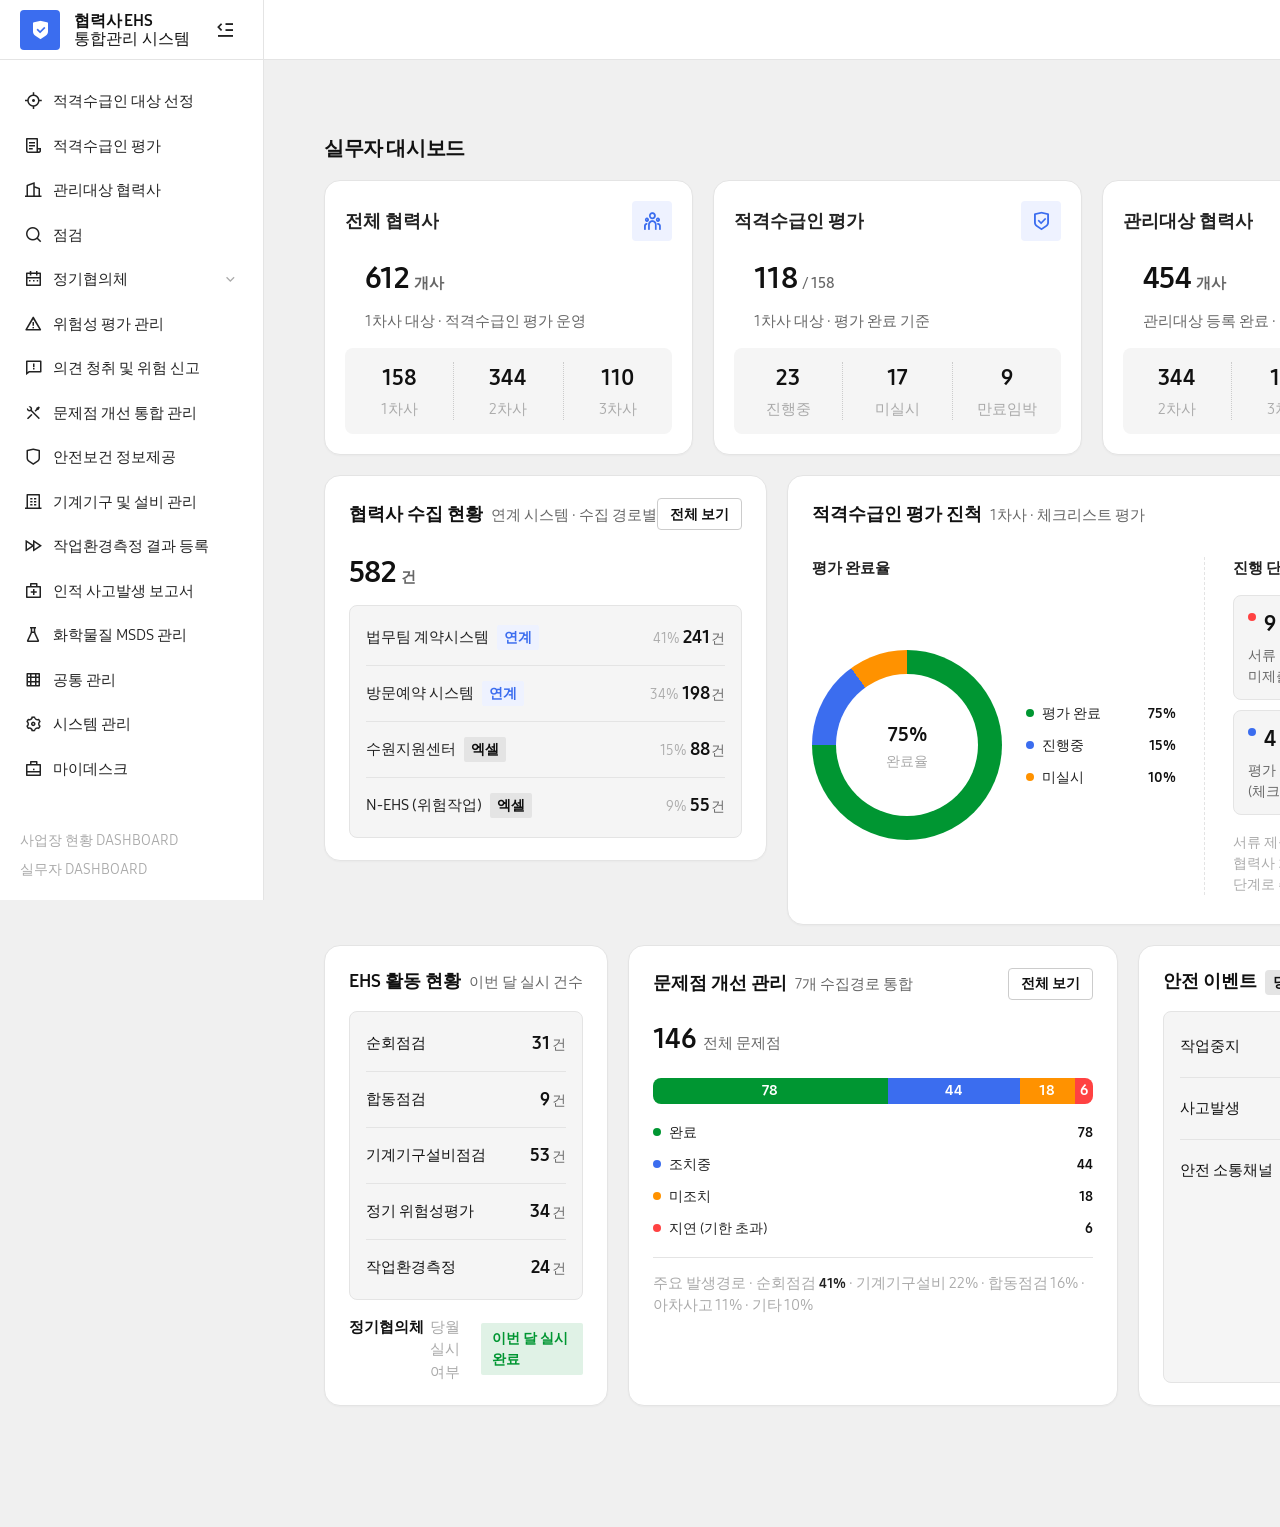
==== index.html @ 07d5d454 "Add LNB collapsible submenu, breadcrumbs, and refine layout details 정기협의체 하위메뉴(접기/펼치기) 구조 추가, 전 페이지 " ====
<!DOCTYPE html>
<html lang="ko">
<head>
<meta charset="utf-8">
<meta name="viewport" content="width=device-width, initial-scale=1">
<title>실무자 대시보드</title>
<link rel="stylesheet" href="css/variables.css">
<link rel="stylesheet" href="css/tokens.css">
<link rel="stylesheet" href="css/style.css?v=30">
<link href="RemixIcon/remixicon.css" rel="stylesheet">
</head>
<body>
<div class="dash">

  <aside class="dash__sidebar" id="dashSidebar">
    <div class="brand">
      <a href="index.html" class="brand__link">
        <div class="brand__icon"><i class="ri-shield-check-fill"></i></div>
        <div class="brand__text">
          <span class="brand__name">협력사 EHS</span>
          <span class="brand__sub">통합관리 시스템</span>
        </div>
      </a>
      <button type="button" class="brand__toggle" id="sidebarToggle" title="사이드바 접기/펼치기" aria-label="사이드바 접기/펼치기">
        <i class="ri-menu-fold-line"></i>
      </button>
    </div>

    <nav class="nav-list">
      <div class="nav-item">
        <i class="ri-focus-3-line nav-item__icon"></i>
        <span class="nav-item__label">적격수급인 대상 선정</span>
      </div>
      <div class="nav-item">
        <i class="ri-file-list-3-line nav-item__icon"></i>
        <span class="nav-item__label">적격수급인 평가</span>
      </div>
      <div class="nav-item">
        <i class="ri-building-2-line nav-item__icon"></i>
        <span class="nav-item__label">관리대상 협력사</span>
      </div>
      <div class="nav-item">
        <i class="ri-search-line nav-item__icon"></i>
        <span class="nav-item__label">점검</span>
      </div>
      <div class="nav-item nav-item--parent" data-nav-toggle>
        <i class="ri-calendar-2-line nav-item__icon"></i>
        <span class="nav-item__label">정기협의체</span>
        <i class="ri-arrow-down-s-line nav-item__chevron"></i>
      </div>
      <div class="nav-submenu">
        <a href="council-list.html" class="nav-submenu__link">정기협의체 하위01</a>
        <a href="council-list.html" class="nav-submenu__link">정기협의체 하위02</a>
        <a href="council-list.html" class="nav-submenu__link">정기협의체 하위03</a>
      </div>
      <div class="nav-item">
        <i class="ri-alert-line nav-item__icon"></i>
        <span class="nav-item__label">위험성 평가 관리</span>
      </div>
      <div class="nav-item">
        <i class="ri-feedback-line nav-item__icon"></i>
        <span class="nav-item__label">의견 청취 및 위험 신고</span>
      </div>
      <div class="nav-item">
        <i class="ri-tools-line nav-item__icon"></i>
        <span class="nav-item__label">문제점 개선 통합 관리</span>
      </div>
      <div class="nav-item">
        <i class="ri-shield-line nav-item__icon"></i>
        <span class="nav-item__label">안전보건 정보제공</span>
      </div>
      <div class="nav-item">
        <i class="ri-building-4-line nav-item__icon"></i>
        <span class="nav-item__label">기계기구 및 설비 관리</span>
      </div>
      <div class="nav-item">
        <i class="ri-speed-line nav-item__icon"></i>
        <span class="nav-item__label">작업환경측정 결과 등록</span>
      </div>
      <div class="nav-item">
        <i class="ri-first-aid-kit-line nav-item__icon"></i>
        <span class="nav-item__label">인적 사고발생 보고서</span>
      </div>
      <div class="nav-item">
        <i class="ri-flask-line nav-item__icon"></i>
        <span class="nav-item__label">화학물질 MSDS 관리</span>
      </div>
      <div class="nav-item">
        <i class="ri-grid-line nav-item__icon"></i>
        <span class="nav-item__label">공통 관리</span>
      </div>
      <div class="nav-item">
        <i class="ri-settings-3-line nav-item__icon"></i>
        <span class="nav-item__label">시스템 관리</span>
      </div>
      <div class="nav-item">
        <i class="ri-briefcase-line nav-item__icon"></i>
        <span class="nav-item__label">마이데스크</span>
      </div>
    </nav>

    <div class="nav-shortcuts">
      <a href="site-dashboard.html" class="nav-shortcuts__link">사업장 현황 DASHBOARD</a>
      <a href="index.html" class="nav-shortcuts__link">실무자 DASHBOARD</a>    </div>
  </aside>

  <div class="dash__main">

    <header class="topbar">
      <div class="topbar__actions">
        <div class="ui-select ui-select--topbar ui-select--md">
          <button type="button" class="ui-select__trigger">
            <span class="ui-select__value">수원 사업장</span>
            <i class="ri-arrow-down-s-line ui-select__chevron"></i>
          </button>
          <ul class="ui-select__menu">
            <li class="ui-select__option">광주 사업장</li>
            <li class="ui-select__option ui-select__option--selected">수원 사업장</li>
          </ul>
        </div>
        <div class="ui-select ui-select--topbar ui-select--sm">
          <button type="button" class="ui-select__trigger">
            <span class="ui-select__value">한국어</span>
            <i class="ri-arrow-down-s-line ui-select__chevron"></i>
          </button>
          <ul class="ui-select__menu">
            <li class="ui-select__option ui-select__option--selected">한국어</li>
            <li class="ui-select__option">영어</li>
          </ul>
        </div>
        <span class="topbar__user">이성호 <span class="topbar__user-team">[EHS팀]</span></span>
        <button class="icon-btn" title="알림">
          <i class="ri-notification-3-line"></i>
          <span class="icon-btn__dot"></span>
        </button>
        <button class="icon-btn" title="즐겨찾기">
          <i class="ri-star-line"></i>
        </button>
        <button class="icon-btn" title="로그아웃">
          <i class="ri-logout-box-r-line"></i>
        </button>
        <button class="icon-btn" title="메뉴">
          <i class="ri-menu-line"></i>
        </button>
      </div>
    </header>

    <main class="content">

      <div class="page-header">
        <h1 class="page-title">실무자 대시보드</h1>
        <div class="page-meta">
          <span class="page-meta__label">데이터 기준 <span class="page-meta__value">2026-06-22</span></span>
          <button class="toolbar-btn toolbar-btn--primary">
            새로고침
          </button>
        </div>
      </div>

      <div class="stat-grid">

        <div class="stat-card stat-card--indent-body">
          <div class="stat-card__head">
            <span class="stat-card__title">전체 협력사</span>
            <div class="icon-box icon-box--blue"><i class="ri-team-line"></i></div>
          </div>
          <div class="stat-value-row"><span class="stat-value">612</span><span class="stat-unit">개사</span></div>
          <p class="stat-note">1차사 대상 · 적격수급인 평가 운영</p>
          <div class="stat-footer">
            <div class="stat-footer__col"><span class="stat-footer__value">158</span><span class="stat-footer__label">1차사</span></div>
            <div class="stat-footer__col stat-footer__col--split"><span class="stat-footer__value">344</span><span class="stat-footer__label">2차사</span></div>
            <div class="stat-footer__col stat-footer__col--split"><span class="stat-footer__value">110</span><span class="stat-footer__label">3차사</span></div>
          </div>
        </div>

        <div class="stat-card stat-card--indent-body">
          <div class="stat-card__head">
            <span class="stat-card__title">적격수급인 평가</span>
            <div class="icon-box icon-box--blue"><i class="ri-shield-check-line"></i></div>
          </div>
          <div class="stat-value-row"><span class="stat-value">118</span><span class="stat-unit">/ 158</span></div>
          <p class="stat-note">1차사 대상 · 평가 완료 기준</p>
          <div class="stat-footer">
            <div class="stat-footer__col"><span class="stat-footer__value">23</span><span class="stat-footer__label">진행중</span></div>
            <div class="stat-footer__col stat-footer__col--split"><span class="stat-footer__value">17</span><span class="stat-footer__label">미실시</span></div>
            <div class="stat-footer__col stat-footer__col--split"><span class="stat-footer__value">9</span><span class="stat-footer__label">만료임박</span></div>
          </div>
        </div>

        <div class="stat-card stat-card--indent-body">
          <div class="stat-card__head">
            <span class="stat-card__title">관리대상 협력사</span>
            <div class="icon-box icon-box--blue"><i class="ri-file-text-line"></i></div>
          </div>
          <div class="stat-value-row"><span class="stat-value">454</span><span class="stat-unit">개사</span></div>
          <p class="stat-note">관리대상 등록 완료 · 확인 대기 <span class="amount--accent">11건</span></p>
          <div class="stat-footer">
            <div class="stat-footer__col"><span class="stat-footer__value">344</span><span class="stat-footer__label">2차사</span></div>
            <div class="stat-footer__col stat-footer__col--split"><span class="stat-footer__value">110</span><span class="stat-footer__label">3차사</span></div>
            <div class="stat-footer__col stat-footer__col--split"><span class="stat-footer__value">14</span><span class="stat-footer__label">신규(당월)</span></div>
          </div>
        </div>

        <div class="stat-card stat-card--indent-body">
          <div class="stat-card__head">
            <span class="stat-card__title">신규 등록 협력사</span>
            <div class="icon-box icon-box--blue"><i class="ri-user-add-line"></i></div>
          </div>
          <div class="stat-value-row"><span class="stat-value">4</span><span class="stat-unit">개사</span></div>
          <p class="stat-note">전월 대비 <span class="amount--positive">+1개사</span> · 차수 미분류 1건 확인 필요</p>
          <div class="stat-footer">
            <div class="stat-footer__col"><span class="stat-footer__value">1</span><span class="stat-footer__label">1차사</span></div>
            <div class="stat-footer__col stat-footer__col--split"><span class="stat-footer__value">2</span><span class="stat-footer__label">2차사</span></div>
            <div class="stat-footer__col stat-footer__col--split"><span class="stat-footer__value">0</span><span class="stat-footer__label">3차사</span></div>
            <div class="stat-footer__col stat-footer__col--split"><span class="stat-footer__value">1</span><span class="stat-footer__label">미분류</span></div>
          </div>
        </div>
      </div>

      <div class="row-1-3">

        <div class="panel">
          <div class="panel__head">
            <div class="panel__title-group"><span class="panel__title">협력사 수집 현황</span><span class="panel__subtitle">연계 시스템 · 수집 경로별</span></div>
            <a href="#" class="btn-outline btn-outline--sm">전체 보기</a>
          </div>
          <div class="stat-value-row"><span class="stat-value">582</span><span class="stat-unit">건</span></div>
          <div class="source-list">
            <div class="source-card">
              <div class="inline-group"><span class="source-item__name">법무팀 계약시스템</span><span class="badge--blue-sm">연계</span></div>
              <span class="source-card__stat"><span class="source-card__pct">41%</span> <span class="source-card__value">241<span class="source-card__unit">건</span></span></span>
            </div>
            <div class="source-card">
              <div class="inline-group"><span class="source-item__name">방문예약 시스템</span><span class="badge--blue-sm">연계</span></div>
              <span class="source-card__stat"><span class="source-card__pct">34%</span> <span class="source-card__value">198<span class="source-card__unit">건</span></span></span>
            </div>
            <div class="source-card">
              <div class="inline-group"><span class="source-item__name">수원지원센터</span><span class="badge--gray">엑셀</span></div>
              <span class="source-card__stat"><span class="source-card__pct">15%</span> <span class="source-card__value">88<span class="source-card__unit">건</span></span></span>
            </div>
            <div class="source-card">
              <div class="inline-group"><span class="source-item__name">N-EHS (위험작업)</span><span class="badge--gray">엑셀</span></div>
              <span class="source-card__stat"><span class="source-card__pct">9%</span> <span class="source-card__value">55<span class="source-card__unit">건</span></span></span>
            </div>
          </div>
        </div>

        <div class="panel">
          <div class="panel__head">
            <div class="panel__title-group"><span class="panel__title">적격수급인 평가 진척</span><span class="panel__subtitle">1차사 · 체크리스트 평가</span></div>
            <a href="#" class="btn-outline btn-outline--sm">평가 요청하기</a>
          </div>
          <div class="eval-grid">

            <div class="eval-col">
              <span class="eval-col__title">평가 완료율</span>
              <div class="donut-legend-row donut-legend-row--compact">
                <div class="donut-wrap">
                  <div class="donut donut--sm" style="background:conic-gradient(var(--status-positive) 0 75%,var(--primary) 75% 90%,var(--status-caution) 90% 100%)">
                    <div class="donut__hole"><span class="donut__label-main">75%</span><span class="donut__label">완료율</span></div>
                  </div>
                </div>
                <div class="legend-list">
                  <div class="legend-row"><div class="inline-group"><span class="legend-dot legend-dot--positive"></span><span class="legend-label">평가 완료</span></div><span class="legend-value">75%</span></div>
                  <div class="legend-row"><div class="inline-group"><span class="legend-dot legend-dot--primary"></span><span class="legend-label">진행중</span></div><span class="legend-value">15%</span></div>
                  <div class="legend-row"><div class="inline-group"><span class="legend-dot legend-dot--caution"></span><span class="legend-label">미실시</span></div><span class="legend-value">10%</span></div>
                </div>
              </div>
            </div>

            <div class="eval-col eval-col--tight">
              <span class="eval-col__title">진행 단계별 현황</span>
              <div class="stage-card-grid">
                <div class="stage-card"><div class="inline-group"><span class="legend-dot legend-dot--negative"></span><span class="stage-card__value">9</span></div><span class="stage-card__label">서류 요청 · 미제출</span></div>
                <div class="stage-card"><div class="inline-group"><span class="legend-dot legend-dot--caution"></span><span class="stage-card__value">8</span></div><span class="stage-card__label">서류 제출 · 평가 대기</span></div>
                <div class="stage-card"><div class="inline-group"><span class="legend-dot legend-dot--primary"></span><span class="stage-card__value">4</span></div><span class="stage-card__label">평가 진행중 (체크리스트)</span></div>
                <div class="stage-card"><div class="inline-group"><span class="legend-dot legend-dot--caution"></span><span class="stage-card__value">2</span></div><span class="stage-card__label">보완 요청 · 재제출 대기</span></div>
              </div>
              <p class="stage__note">서류 제출 메일 발송(자동/수동) 이후 협력사 회신 → 체크리스트 평가 → 보완 단계로 추적합니다.</p>
            </div>

            <div class="col" style="gap:14px">
              <span class="eval-col__title">재평가 만료 임박</span>
              <div class="legend-list legend-list--card">
                <div class="legend-row"><div class="inline-group"><span class="legend-dot legend-dot--caution"></span><span class="legend-label">7일 이내</span></div><span class="legend-value">2건</span></div>
                <div class="legend-row"><div class="inline-group"><span class="legend-dot legend-dot--caution"></span><span class="legend-label">8 ~ 30일 이내</span></div><span class="legend-value">7건</span></div>
              </div>
              <span class="eval-col__title">평가 시작 지연 · 병목</span>
              <div class="legend-list legend-list--card">
                <div class="legend-row"><div class="inline-group"><span class="legend-dot legend-dot--negative"></span><span class="legend-label">협력사 이메일 미등록</span></div><span class="legend-value">8건</span></div>
                <div class="legend-row"><div class="inline-group"><span class="legend-dot legend-dot--caution"></span><span class="legend-label">보완 재요청 대기</span></div><span class="legend-value">2건</span></div>
              </div>
            </div>
          </div>
        </div>
      </div>

      <div class="panel-grid">

        <div class="panel panel--compact">
          <div class="panel__title-group"><span class="panel__title">EHS 활동 현황</span><span class="panel__subtitle">이번 달 실시 건수</span></div>
          <div class="ehs-list">
            <div class="ehs-row"><span class="ehs-row__label">순회점검</span><span class="ehs-row__value">31<span class="ehs-row__unit">건</span></span></div>
            <div class="ehs-row"><span class="ehs-row__label">합동점검</span><span class="ehs-row__value">9<span class="ehs-row__unit">건</span></span></div>
            <div class="ehs-row"><span class="ehs-row__label">기계기구설비점검</span><span class="ehs-row__value">53<span class="ehs-row__unit">건</span></span></div>
            <div class="ehs-row"><span class="ehs-row__label">정기 위험성평가</span><span class="ehs-row__value">34<span class="ehs-row__unit">건</span></span></div>
            <div class="ehs-row"><span class="ehs-row__label">작업환경측정</span><span class="ehs-row__value">24<span class="ehs-row__unit">건</span></span></div>
          </div>
          <div class="panel__footer panel__footer--plain">
            <div class="activity-row__labels"><span class="activity-row__title">정기협의체</span><span class="stat-footer__label">당월 실시 여부</span></div>
            <span class="badge--positive-pill">이번 달 실시 완료</span>
          </div>
        </div>

        <div class="panel panel--tight">
          <div class="panel__head">
            <div class="panel__title-group"><span class="panel__title">문제점 개선 관리</span><span class="panel__subtitle">7개 수집경로 통합</span></div>
            <a href="#" class="btn-outline btn-outline--sm">전체 보기</a>
          </div>
          <div class="issue-count-row">
            <div class="issue-count-group"><span class="issue-count">146</span><span class="issue-count__label">전체 문제점</span></div>
          </div>
          <div class="segment-bar">
            <div class="segment-bar__seg segment-bar__seg--positive" style="width:53.4%">78</div>
            <div class="segment-bar__seg segment-bar__seg--primary" style="width:30.1%">44</div>
            <div class="segment-bar__seg segment-bar__seg--caution" style="width:12.3%">18</div>
            <div class="segment-bar__seg segment-bar__seg--negative" style="width:4.2%">6</div>
          </div>
          <div class="legend-list legend-list--narrow">
            <div class="legend-row"><div class="inline-group"><span class="legend-dot legend-dot--positive"></span><span class="legend-label">완료</span></div><span class="legend-value">78</span></div>
            <div class="legend-row"><div class="inline-group"><span class="legend-dot legend-dot--primary"></span><span class="legend-label">조치중</span></div><span class="legend-value">44</span></div>
            <div class="legend-row"><div class="inline-group"><span class="legend-dot legend-dot--caution"></span><span class="legend-label">미조치</span></div><span class="legend-value">18</span></div>
            <div class="legend-row"><div class="inline-group"><span class="legend-dot legend-dot--negative"></span><span class="legend-label">지연 (기한 초과)</span></div><span class="legend-value">6</span></div>
          </div>
          <div class="panel__footnote">주요 발생경로 · 순회점검 <b class="legend-label">41%</b> · 기계기구설비 22% · 합동점검 16% · 아차사고 11% · 기타 10%</div>
        </div>

        <div class="panel panel--compact">
          <div class="panel__title-group"><span class="panel__title">안전 이벤트</span><span class="badge--gray-sm">당월</span></div>
          <div class="event-card-list">
            <div class="event-card">
              <span class="event-card__label">작업중지</span>
              <span class="event-card__value">2<span class="event-card__unit">건</span></span>
            </div>
            <div class="event-card">
              <span class="event-card__label">사고발생</span>
              <span class="event-card__value">1<span class="event-card__unit">건</span></span>
            </div>
            <div class="event-card">
              <span class="event-card__label">안전 소통채널</span>
              <span class="event-card__value">4<span class="event-card__unit">건</span></span>
            </div>
          </div>
        </div>

        <div class="panel panel--compact">
          <div class="detail-summary-row">
            <div class="panel__title-group"><span class="panel__title">조치 필요 항목 · 상세</span><span class="panel__subtitle">유형별 · 마감 임박순</span></div>
          </div>
          <div class="detail-counts detail-counts--split">
            <div class="stat-value-row"><span class="stat-value">24</span><span class="stat-unit">건</span></div>
            <div class="detail-counts__group">
              <span>만료임박 <b class="legend-label">9건</b></span>
              <span>미식별 <b class="legend-label">11건</b></span>
              <span>미조치 <b class="legend-label">4건</b></span>
            </div>
          </div>
          <div class="detail-grid">
            <div class="detail-item">
              <div class="detail-item__head-row">
                <div class="detail-item__value-row"><span class="legend-dot legend-dot--caution"></span><span class="detail-item__value">9</span><span class="detail-item__unit">개사</span></div>
              </div>
              <div class="col col--tight"><span class="detail-item__title">적격수급인 평가 만료 임박</span><span class="alert-row__sub">30일 내 재평가 필요 · 1차사</span></div>
            </div>
            <div class="detail-item">
              <div class="detail-item__head-row">
                <div class="detail-item__value-row"><span class="legend-dot legend-dot--caution"></span><span class="detail-item__value">11</span><span class="detail-item__unit">건</span></div>
              </div>
              <div class="col col--tight"><span class="detail-item__title">운영부서 확인 대기</span><span class="alert-row__sub">미식별 수집 데이터 · 담당자 미지정</span></div>
            </div>
            <div class="detail-item">
              <div class="detail-item__head-row">
                <div class="detail-item__value-row"><span class="legend-dot legend-dot--negative"></span><span class="detail-item__value">4</span><span class="detail-item__unit">건</span></div>
              </div>
              <div class="col col--tight"><span class="detail-item__title">미조치 문제점 (기한 임박)</span><span class="alert-row__sub">개선 종료일 3일 이내</span></div>
            </div>
            <div class="detail-item">
              <div class="detail-item__head-row">
                <div class="detail-item__value-row"><span class="legend-dot legend-dot--negative"></span><span class="detail-item__value">7</span><span class="detail-item__unit">건</span></div>
              </div>
              <div class="col col--tight"><span class="detail-item__title">미등록 순회점검</span><span class="alert-row__sub">이번 달 점검 결과 미입력</span></div>
            </div>
          </div>
        </div>
      </div>

      <footer class="page-footer">
        <div class="page-footer__content">
          <span>ⓒ Samsung</span>
          <a href="#">개인정보처리방침</a>
          <span class="page-footer__divider">|</span>
          <a href="#">이용약관</a>
        </div>
      </footer>
    </main>
  </div>
</div>
<script>
  document.querySelectorAll('[data-nav-toggle]').forEach(function (btn) {
    btn.addEventListener('click', function () {
      btn.classList.toggle('is-open');
    });
  });

  (function () {
    var sidebar = document.getElementById('dashSidebar');
    var toggle = document.getElementById('sidebarToggle');
    var icon = toggle.querySelector('i');
    toggle.addEventListener('click', function () {
      var collapsed = sidebar.classList.toggle('is-collapsed');
      icon.className = collapsed ? 'ri-menu-unfold-line' : 'ri-menu-fold-line';
    });
  })();

  document.querySelectorAll('.ui-select').forEach(function (sel) {
    var trigger = sel.querySelector('.ui-select__trigger');
    var valueEl = sel.querySelector('.ui-select__value');
    var options = sel.querySelectorAll('.ui-select__option');

    trigger.addEventListener('click', function (e) {
      e.stopPropagation();
      var willOpen = !sel.classList.contains('is-open');
      document.querySelectorAll('.ui-select.is-open').forEach(function (s) { s.classList.remove('is-open'); });
      if (willOpen) sel.classList.add('is-open');
    });

    options.forEach(function (opt) {
      opt.addEventListener('click', function () {
        options.forEach(function (o) { o.classList.remove('ui-select__option--selected'); });
        opt.classList.add('ui-select__option--selected');
        valueEl.textContent = opt.textContent;
        sel.classList.remove('is-open');
      });
    });
  });

  document.addEventListener('click', function () {
    document.querySelectorAll('.ui-select.is-open').forEach(function (s) { s.classList.remove('is-open'); });
  });
</script>
</body>
</html>
---- css/variables.css ----
/* ==========================================================================
   DUEGO SYSTEM Design System v1.0
   variables.css — 전체 사이트 디자인 토큰
   규칙: 이 파일의 변수만 사용. 하드코딩 hex 금지.
   ========================================================================== */

:root {

   /* -----------------------------------------------------------------------
       1. PRIMARY COLOR (Blue)
       메인 CTA, 링크, 아이콘 → --primary-700 (#1A3FB8) 하나로 통일
    ----------------------------------------------------------------------- */
   --primary-50: #EEF2FF;
   --primary-100: #E0E7FF;
   --primary-200: #C7D2FE;
   --primary-300: #A5B4FC;
   --primary-400: #6D8EF8;
   --primary-500: #3B6DEF;
   /* ★ Primary Main — CTA, 링크, 아이콘 */
   --primary-600: #2952D4;
   /* 중간 강조 */
   --primary-700: #1A3FB8;
   /* 다크 강조 */
   --primary-800: #122D8A;
   /* 다크 섹션 강조 (구 --clavis-blue 대체) */
   --primary-900: #0B1F63;
   /* 다크 배경 텍스트 */

   /* Semantic 매핑 */
   --primary: var(--primary-700);
   --primary-hover: var(--primary-800);
   --primary-dark: var(--primary-900);


   /* -----------------------------------------------------------------------
       2. GRAYSCALE
    ----------------------------------------------------------------------- */
   --gray-0: #FFFFFF;
   --gray-100: #FAFAFA;
   --gray-150: #F5F5F5;
   --gray-200: #F0F0F0;
   --gray-300: #E4E4E4;
   /* border 기본값 */
   --gray-400: #CCCCCC;
   /* border 강조, 넘버 컬러 */
   --gray-500: #AAAAAA;
   /* 브레드크럼, 플레이스홀더 */
   --gray-600: #666666;
   /* 보조 텍스트 */
   --gray-700: #444444;
   /* 중간 강조 텍스트 */
   --gray-800: #222222;
   /* 서브 제목 텍스트 */
   --gray-900: #111111;
   /* 기본 텍스트 */

   /* -----------------------------------------------------------------------
       SEMANTIC TOKENS — 안티그라비티는 반드시 이 변수명으로 지시
       그레이 숫자 직접 사용 금지. 시맨틱 변수만 사용할 것.
    ----------------------------------------------------------------------- */

   /* 배경 */
   --bg-primary: var(--gray-0);
   /* 기본 흰 배경 */
   --bg-secondary: var(--gray-200);
   /* 섹션 배경, 카드 배경 */
   --bg-dark: var(--gray-900);
   /* 다크 섹션 배경 */
   --surface: #FCFCFC;
   /* 카드, 팝업 서피스 */

   /* 텍스트 */
   --text-primary: var(--gray-900);
   /* 기본 텍스트 #111 */
   --text-secondary: var(--gray-600);
   /* 보조 텍스트 #666 */
   --text-tertiary: var(--gray-500);
   /* 비활성 텍스트 #aaa */
   --text-disabled: var(--gray-400);
   /* 비활성/플레이스홀더 */
   --text-inverse: var(--gray-0);
   /* 다크 배경 위 흰 텍스트 */
   --text-accent: var(--primary-500);
   /* 강조 텍스트 (블루) */

   /* 보더 */
   --border-color: var(--gray-300);
   /* 기본 구분선, 카드 테두리 */
   --border-strong: var(--gray-400);
   /* 강조 테두리, 호버 테두리 */
   --border-focus: var(--primary-500);
   /* 포커스 상태 테두리 */

   /* 브랜드 */
   --primary: var(--primary-500);
   /* 메인 CTA, 링크, 아이콘 */
   --primary-hover: var(--primary-600);
   /* 호버 상태 */
   --primary-dark: var(--primary-800);
   /* 다크 배경 강조 */

   /* 네비게이션 */
   --nav-bg: rgba(255, 255, 255, 0.95);
   /* GNB 배경 */


   /* -----------------------------------------------------------------------
       3. BADGE / TAG 전용 컬러 (변경 없이 유지)
    ----------------------------------------------------------------------- */
   --badge-cert: #6c42a4;
   /* 인증서 */
   --badge-patent: #b1229c;
   /* 특허증 */
   --badge-reg: #00a4bb;
   /* 등록증 */


   /* -----------------------------------------------------------------------
       4. TYPOGRAPHY
    ----------------------------------------------------------------------- */

   /* 폰트 패밀리 — SamsungOne 하나로 통일 (한글/영문/숫자 모두) */
   --font-base: 'SamsungOne', -apple-system, BlinkMacSystemFont, "Segoe UI", sans-serif;
   --font-point: var(--font-base);

   /* 폰트 사이즈 */
   --fs-display: 50px;
   /* 메인 비주얼 전용 (hero, 대형 숫자) */
   --fs-h1: 42px;
   /* 서브 섹션 대제목 (국문) */
   --fs-h1-en: 44px;
   /* 서브 섹션 대제목 (영문) */
   --fs-sub-h1: 50px;
   /* 서브 페이지 상단 H1 타이틀 */
   --fs-40: 40px;
   /* h1~h2 사이 대제목 */
   --fs-38: 38px;
   /* h1~h2 사이 중제목 */
   --fs-36: 36px;
   /* h1~h2 사이 소제목 */
   --fs-h2: 32px;
   /* 섹션 소제목 */
   --fs-h3: 24px;
   /* 카드 타이틀, 다이어그램 타이틀 */
   --fs-h4: 20px;
   /* 강조 본문, 인트로 텍스트 */
   --fs-body: 18px;
   /* 기본 본문 (전사 기준) */
   --fs-small: 15px;
   /* 보조 텍스트, 탭, 타이틀 옆 영문 */
   --fs-caption: 14px;
   /* 라벨, 배지, 섹션 태그 */

   /* 폰트 굵기 */
   --fw-regular: 400;
   --fw-semibold: 600;
   --fw-bold: 700;
   /* display 전용, 최대값 */

   /* 행간 */
   --lh-tight: 1.1;
   --lh-heading: 1.2;
   --lh-title: 1.4;
   --lh-normal: 1.5;
   --lh-body: 1.6;

   /* 자간 */
   --ls-tight: -2px;
   --ls-heading: -1px;
   --ls-normal: 0;
   --ls-point: 0.01em;
   /* 영문 타이틀/숫자 자간 보정 시 적용 */


   /* -----------------------------------------------------------------------
       5. SPACING (4px 단위 배수)
    ----------------------------------------------------------------------- */
   --space-1: 4px;
   --space-2: 8px;
   --space-3: 12px;
   --space-4: 16px;
   --space-5: 20px;
   --space-6: 24px;
   --space-8: 32px;
   --space-10: 40px;
   --space-12: 48px;
   --space-16: 64px;
   --space-20: 80px;
   /* section-divider 상하 여백 */
   --space-25: 100px;
   /* 서브 컨텐츠 상단 여백 기준 */
   --space-30: 120px;
   /* 대형 섹션 간격 */
   --space-37: 150px;
   /* 서브 컨텐츠 하단 여백 */

   /* 레이아웃 */
   --content-width: 1440px;
   /* 컨텐츠 최대 너비 */
   --content-padding: 40px;
   /* 좌우 패딩 (데스크탑) */
   --content-padding-m: 20px;
   /* 좌우 패딩 (태블릿/모바일) */
   --navbar-height: 94px;
   /* 고정 navbar 높이 */
   --sub-header-pt: 128px;
   /* 서브 헤더 padding-top */
   --main-padding: 300px;


   /* -----------------------------------------------------------------------
       6. BORDER RADIUS
       기본 기조: 샤프(sharp) → radius-sm(4px) 위주
       특수 컴포넌트(다이어그램 등)는 예외 하드코딩 허용
    ----------------------------------------------------------------------- */
   --radius-none: 0px;
   --radius-xs: 2px;
   /* 배지, 태그, 필터버튼 */
   --radius-sm: 4px;
   /* 이미지, 카드 기본 ★ 주력, 인풋/드롭다운/버튼 (같은 줄에 나란히 놓이는 폼 컨트롤 공통) */
   --radius-md: 8px;
   /* 팝업 */
   --radius-lg: 16px;
   /* 큰 카드, 모달 */
   --radius-xl: 24px;
   /* 특수 컴포넌트 */
   --radius-full: 50px;
   /* 필 버튼, 태그 */
   --radius-circle: 50%;
   /* 프로필, 로고 원형 */


   /* -----------------------------------------------------------------------
       7. CONTROL HEIGHT
       인풋, 드롭다운, 버튼 등 한 줄에 나란히 놓이는 폼 컨트롤은
       높이를 반드시 통일해 baseline을 맞춘다
    ----------------------------------------------------------------------- */
   --control-height: 40px;
   /* 인풋, 셀렉트/드롭다운 트리거, 버튼 공통 높이 ★ 필수 통일 (기본 사이즈) */
   --control-height-topbar: 36px;
   /* 상단 topbar 버튼(언어/사업장 선택, 알림) 전용 높이 */
   --control-height-sm: 32px;
   /* 테이블 내 아이콘 버튼, 페이지네이션 등 컴팩트 버튼 높이 */

}

/* ==========================================================================
   RESPONSIVE FONT SIZE OVERRIDES
   ========================================================================== */

@media (max-width: 768px) {
    :root {
        --fs-display: 30px;
        --fs-h1:      26px;
        --fs-h1-en:   26px;
        --fs-40:      26px;
        --fs-38:      24px;
        --fs-36:      22px;
        --fs-h2:      22px;
        --fs-h3:      18px;
        --fs-h4:      16px;
        --fs-body:    16px;
    }
}

@media (max-width: 480px) {
    :root {
        --fs-display: 26px;
        --fs-h1:      22px;
        --fs-h1-en:   22px;
        --fs-40:      22px;
        --fs-38:      20px;
        --fs-36:      18px;
        --fs-h2:      20px;
        --fs-h3:      16px;
        --fs-h4:      15px;
        --fs-body:    15px;
    }
}
---- css/tokens.css ----
/* ==========================================================================
   tokens.css
   variables.css 를 건드리지 않고, 이 프로젝트에만 필요한 토큰을 추가하는 파일.
   (variables.css 에는 상태색이 없어서 같은 네이밍 방식으로 추가함)
   ========================================================================== */

@font-face {
  font-family: "SamsungOne";
  font-weight: 200;
  font-style: normal;
  font-display: swap;
  src: url("../SamsungOneFont/SamsungOne-200_v2.1_20260122.ttf") format("truetype");
}
@font-face {
  font-family: "SamsungOne";
  font-weight: 300;
  font-style: normal;
  font-display: swap;
  src: url("../SamsungOneFont/SamsungOne-300_v2.1_20260122.ttf") format("truetype");
}
@font-face {
  font-family: "SamsungOne";
  font-weight: 400;
  font-style: normal;
  font-display: swap;
  src: url("../SamsungOneFont/SamsungOne-400_v2.1_20260122.ttf") format("truetype");
}
@font-face {
  font-family: "SamsungOne";
  font-weight: 500;
  font-style: normal;
  font-display: swap;
  src: url("../SamsungOneFont/SamsungOne-500_v2.1_20260122.ttf") format("truetype");
}
@font-face {
  font-family: "SamsungOne";
  font-weight: 600;
  font-style: normal;
  font-display: swap;
  src: url("../SamsungOneFont/SamsungOne-600_v2.1_20260122.ttf") format("truetype");
}
@font-face {
  font-family: "SamsungOne";
  font-weight: 700;
  font-style: normal;
  font-display: swap;
  src: url("../SamsungOneFont/SamsungOne-700_v2.1_20260122.ttf") format("truetype");
}
@font-face {
  font-family: "SamsungOne";
  font-weight: 800;
  font-style: normal;
  font-display: swap;
  src: url("../SamsungOneFont/SamsungOne-800_v2.1_20260122.ttf") format("truetype");
}

:root {
  /* 상태색 — variables.css 의 primary/gray 톤과 어울리도록 채도 맞춤 */
  --status-positive: #009632;
  --status-positive-bg: #E0F2E6;
  --status-info: var(--primary);       /* 신호등 컬러 4번째 — "조치중"(파랑) */
  --status-info-bg: var(--primary-50);
  --status-caution: #FF9200;
  --status-caution-bg: #FEF4E6;
  --status-negative: #FF4242;
  --status-negative-bg: #FEECEC;

  /* 전용 여백/폰트 스케일 (variables.css 의 4px 스케일에 없는 촘촘한 값만) */
  --radius-pill: 999px;

  /* ---------------------------------------------------------------------
     TODO(임시 — 디자인시스템 미정): site-dashboard.html 전용 색상.
     Figma에 기존 토큰과 맞는 색이 없어 우선 추가. 추후 디자인시스템 정리 시
     정식 팔레트로 교체/편입 필요. primary·status 계열과 겹치는 색은
     기존 토큰(var(--primary), var(--primary-dark), var(--primary-400),
     var(--status-positive) 등)을 그대로 재사용했고, 아래 4개만 신규임.
     --------------------------------------------------------------------- */
  --site-teal: #14B8A6;      /* 전체 협력사 아이콘, "물류" 범례 */
  --site-gold: #FFC542;      /* 도넛 "설비대여", 핵심성과 진척 바 완료색 */
  --site-cyan: #22D3EE;      /* "시설관리" 범례/바 */
  --site-pink: #EC4899;      /* "폐기물" 범례/바 */

  /* ---------------------------------------------------------------------
     CHART COLORS — 도넛차트 색상 (비중 큰 순 → 작은 순, 4단계 고정 세트)
     새 도넛차트를 만들 때는 색을 새로 정하지 말고 이 4개를 순서대로 사용
     --------------------------------------------------------------------- */
  --chart-donut-1: #1E6FF7;  /* 1순위(최대 비중) — 진한 블루 */
  --chart-donut-2: #00D0FF;  /* 2순위 — 브라이트 시안 */
  --chart-donut-3: #A5ECFA;  /* 3순위 — 페일 시안 */
  --chart-donut-4: #BACDFC;  /* 4순위(최소 비중) — 라이트 라벤더블루 */

  /* ---------------------------------------------------------------------
     CHART COLORS — 바차트(세그먼트 바) 색상, 6단계 고정 세트
     다른 시맨틱 토큰(상태색 등)에 얹지 않고 차트 전용으로 독립된 값 사용.
     새 바차트를 만들 때는 색을 새로 정하지 말고 이 6개를 순서대로 사용
     --------------------------------------------------------------------- */
  --chart-bar-1: #2DA1FE;  /* 1순위 — 블루 (해칭 적용) */
  --chart-bar-2: #6889FE;  /* 2순위 — 인디고 */
  --chart-bar-3: #B470FE;  /* 3순위 — 퍼플 */
  --chart-bar-4: #FF71C5;  /* 4순위 — 핑크 */
  --chart-bar-5: #FD9E42;  /* 5순위 — 오렌지 */
  --chart-bar-6: #B7CFFE;  /* 6순위 — 라이트 블루 */

  /* ---------------------------------------------------------------------
     LABEL COLORS — 등급/상태 라벨 파스텔 4색 고정 세트 (텍스트 색 + 옅은 배경)
     등급 배지(A/B/S급 등), 상태 라벨(진행중/완료 등), KPI 트렌드 pill 등
     색이 있는 작은 라벨/칩이 필요한 모든 곳에서 이 4개만 사용
     --------------------------------------------------------------------- */
  --label-blue: var(--primary);              /* #3B6DEF */
  --label-blue-bg: var(--primary-50);        /* #EEF2FF */
  --label-green: var(--status-positive);     /* #009632 */
  --label-green-bg: var(--status-positive-bg); /* #D9FFE6 */
  --label-purple: #A855F7;
  --label-purple-bg: #F3E8FF;
  --label-orange: var(--status-caution);     /* #FF9200 */
  --label-orange-bg: var(--status-caution-bg); /* #FEF4E6 */
}
---- css/style.css ----
/* ==========================================================================
   style.css — 화면 공통 셸 + 컴포넌트 스타일
   variables.css(회사 공통 토큰) + tokens.css(상태색 추가분) 기반.
   시맨틱 클래스만 사용, 하드코딩 hex 없음, !important 없음.

   타이포그래피 — 이 화면 전용 3단 체계 (비주얼 요소가 거의 없는 조밀한 화면이라
   변수형.css의 h1~h4 스케일 대신 아래 3단만 사용):
     기본(base)   16px  var(--fs-small)    — 본문, 네비, 값 텍스트
     타이틀(title) 18px  var(--fs-body)     — 페이지/패널/카드/아이템 타이틀
     범례(caption) 14px  var(--fs-caption)  — 배지, 라벨, 범례, 보조 설명
   단, KPI 숫자(스탯 카드 큰 숫자, 도넛 %, 문제점 합계 등)는 이 체계 밖의
   별도 디스플레이 사이즈로 그대로 유지함.
   ========================================================================== */

/* --- Reset & Base --- */
* { margin: 0; padding: 0; box-sizing: border-box; }
html, body { height: 100%; }
body {
  font-family: var(--font-base);
  font-size: var(--fs-small); /* 16px 기본 */
  line-height: var(--lh-normal);
  color: var(--text-primary);
  background: var(--bg-primary);
  -webkit-font-smoothing: antialiased;
  word-break: keep-all;
}
a { color: var(--primary); text-decoration: none; }
button { font: inherit; color: inherit; background: none; border: none; cursor: pointer; }
[class^="ri-"] { flex-shrink: 0; line-height: 1; }

*::-webkit-scrollbar { width: 10px; height: 10px; }
*::-webkit-scrollbar-thumb { background: var(--gray-300); border-radius: var(--radius-md); border: 3px solid transparent; background-clip: content-box; }
*::-webkit-scrollbar-track { background: transparent; }

/* --- Shell layout --- */
.dash { display: flex; min-height: 100vh; min-width: 1920px; background: var(--bg-secondary); }

/* --- Sidebar --- */
.dash__sidebar {
  width: 264px; flex: 0 0 264px;
  background: var(--bg-primary);
  border-right: 1px solid var(--border-color);
  position: sticky; top: 0; height: 100vh;
  display: flex; flex-direction: column;
}
.brand { display: flex; align-items: center; gap: 14px; height: 60px; flex: 0 0 60px; padding: 0 20px; border-bottom: 1px solid var(--border-color); }
.brand__link { display: flex; align-items: center; gap: 14px; overflow: hidden; min-width: 0; }
.brand__icon {
  width: 40px; height: 40px; flex: 0 0 40px; border-radius: var(--radius-sm);
  background: var(--primary); color: var(--text-inverse); font-size: 20px;
  display: flex; align-items: center; justify-content: center;
}
.brand__text { display: flex; flex-direction: column; justify-content: center; align-items: flex-start; gap: 2px; overflow: hidden; height: 100%; }
.brand__name { font-size: 16px; line-height: 1; font-weight: var(--fw-bold); letter-spacing: -0.01em; color: var(--text-primary); white-space: nowrap; }
.brand__sub { font-size: 16px; line-height: 1; color: var(--text-primary); white-space: nowrap; overflow: hidden; text-overflow: ellipsis; }
.brand__toggle {
  margin-left: auto; flex: 0 0 auto; width: var(--control-height-topbar); height: var(--control-height-topbar);
  border: none; background: none;
  border-radius: var(--radius-sm); display: flex; align-items: center; justify-content: center;
  font-size: 20px; color: var(--gray-800); cursor: pointer;
}
.brand__toggle:hover { background: var(--bg-secondary); }

.dash__sidebar.is-collapsed { width: 72px; flex: 0 0 72px; }
.dash__sidebar.is-collapsed .brand { padding: 0; justify-content: center; }
.dash__sidebar.is-collapsed .brand__link { display: none; }
.dash__sidebar.is-collapsed .brand__toggle { margin-left: 0; }
.dash__sidebar.is-collapsed .nav-section-label,
.dash__sidebar.is-collapsed .nav-item__label,
.dash__sidebar.is-collapsed .nav-item__chevron,
.dash__sidebar.is-collapsed .nav-shortcuts,
.dash__sidebar.is-collapsed .user-card__info { display: none; }
.dash__sidebar.is-collapsed .nav-item { justify-content: center; padding: 10px; }
.dash__sidebar.is-collapsed .user-card { justify-content: center; }

.nav-list { flex: 1; overflow-y: auto; padding: 20px 12px 20px; display: flex; flex-direction: column; gap: 2px; }
.nav-section-label { padding: 14px 10px 6px; font-size: var(--fs-small); font-weight: var(--fw-semibold); letter-spacing: 0.04em; color: var(--text-tertiary); }
.nav-item { display: flex; align-items: center; gap: 10px; padding: 10px 12px; border-radius: var(--radius-sm); color: var(--gray-800); cursor: pointer; }
.nav-item:hover { background: var(--bg-secondary); }
.nav-item__icon { font-size: 18px; width: 19px; text-align: center; }
.nav-item__label { flex: 1; font-size: var(--fs-small); }
.nav-item__chevron { flex: 0 0 auto; font-size: 16px; color: var(--text-tertiary); transition: transform .15s ease; }
.nav-item--parent.is-open .nav-item__chevron { transform: rotate(180deg); color: var(--primary); }
.nav-item--parent.is-open { color: var(--primary); }

.nav-submenu { display: none; flex-direction: column; gap: 2px; padding: 2px 12px 2px 24px; }
.nav-item--parent.is-open + .nav-submenu { display: flex; }
.nav-submenu__link { display: flex; align-items: center; gap: 8px; padding: 8px 10px; border-radius: var(--radius-sm); font-size: var(--fs-small); color: var(--gray-800); }
.nav-submenu__link::before { content: ''; width: 4px; height: 4px; flex: 0 0 4px; border-radius: var(--radius-circle); background: var(--gray-400); }
.nav-submenu__link--active::before { background: var(--primary); }
.nav-submenu__link:hover { background: var(--bg-secondary); }
.nav-submenu__link--active { background: var(--primary-50); color: var(--primary); }
.dash__sidebar.is-collapsed .nav-submenu { display: none; }

.nav-shortcuts { padding: 14px 20px 20px; display: flex; flex-direction: column; gap: 8px; }
.nav-shortcuts__link { font-size: var(--fs-caption); color: var(--text-tertiary); }

.user-card { padding: 14px 16px; border-top: 1px solid var(--border-color); display: flex; align-items: center; gap: 10px; }
.user-card__avatar { width: 34px; height: 34px; border-radius: var(--radius-circle); background: var(--primary-50); color: var(--primary); display: flex; align-items: center; justify-content: center; font-size: var(--fs-small); font-weight: var(--fw-bold); flex: 0 0 34px; }
.user-card__info { display: flex; flex-direction: column; gap: 1px; flex: 1; min-width: 0; }
.user-card__name { font-size: var(--fs-small); font-weight: var(--fw-semibold); color: var(--text-primary); }
.user-card__role { font-size: var(--fs-small); font-weight: 500; color: var(--text-tertiary); }
.user-card__email { font-size: var(--fs-small); color: var(--text-secondary); overflow: hidden; text-overflow: ellipsis; white-space: nowrap; }

/* --- Main column --- */
.dash__main { flex: 1; display: flex; flex-direction: column; min-width: 0; }

.topbar {
  height: 60px; flex: 0 0 60px;
  background: var(--bg-primary);
  border-bottom: 1px solid var(--border-color);
  display: flex; align-items: center; justify-content: flex-end;
  padding: 0 28px; position: sticky; top: 0; z-index: 5;
}
.topbar__actions { display: flex; align-items: center; gap: 10px; }

.toolbar-btn {
  display: flex; align-items: center; gap: 6px; height: var(--control-height-topbar); padding: 0 12px;
  border: 1px solid var(--border-strong); background: var(--bg-primary);
  border-radius: var(--radius-md); font-size: var(--fs-small); color: var(--gray-800);
  white-space: nowrap; flex-shrink: 0;
}
.toolbar-btn:hover { background: var(--bg-secondary); }
.toolbar-btn--primary { font-weight: var(--fw-semibold); color: var(--text-primary); }

.icon-btn {
  position: relative; width: var(--control-height-topbar); height: var(--control-height-topbar);
  border: 1px solid var(--border-strong); background: var(--bg-primary);
  border-radius: var(--radius-md); display: flex; align-items: center; justify-content: center;
  font-size: 18px; color: var(--gray-800);
}
.icon-btn:hover { background: var(--bg-secondary); }
.icon-btn__dot { position: absolute; top: 7px; right: 8px; width: 7px; height: 7px; border-radius: var(--radius-circle); background: var(--status-negative); border: 1.5px solid var(--bg-primary); }

.topbar__user { font-size: var(--fs-small); font-weight: var(--fw-semibold); color: var(--text-primary); white-space: nowrap; margin-left: 20px; }
.topbar__user-team { font-weight: var(--fw-regular); color: var(--text-secondary); margin-left: 2px; }

/* --- Content --- */
.content { flex: 1; padding: 60px; display: flex; flex-direction: column; gap: 20px; }

.page-header { display: flex; align-items: flex-end; justify-content: space-between; gap: 16px; min-height: var(--control-height); }
.page-title { font-size: var(--fs-h4); line-height: var(--lh-heading); font-weight: var(--fw-bold); letter-spacing: -0.02em; color: var(--text-primary); }
.page-meta { display: flex; align-items: center; gap: 12px; }
.page-meta__label { font-size: var(--fs-small); color: var(--text-tertiary); }
.page-meta__value { font-weight: var(--fw-semibold); color: var(--gray-800); }

.breadcrumb { display: flex; align-items: center; gap: 4px; font-size: var(--fs-caption); color: var(--text-tertiary); }
.breadcrumb--top { margin-top: -40px; }
.breadcrumb__link { display: inline-flex; align-items: center; gap: 4px; color: var(--text-tertiary); }
.breadcrumb__link:hover { color: var(--text-primary); text-decoration: underline; }
.breadcrumb__sep { font-size: 16px; color: var(--text-tertiary); }
.breadcrumb__current { color: var(--text-primary); }

/* --- Stat cards --- */
.stat-grid { display: grid; grid-template-columns: repeat(4, 1fr); gap: 20px; }
.stat-card {
  background: var(--bg-primary); border: 1px solid var(--border-color);
  border-radius: var(--radius-lg); box-shadow: 0 1px 2px rgba(0, 0, 0, 0.03);
  padding: 20px; display: flex; flex-direction: column; gap: 15px;
}
.stat-card__head { display: flex; align-items: center; justify-content: space-between; }
.inline-group { display: flex; align-items: center; gap: 8px; }
.col { display: flex; flex-direction: column; }
.col--tight { gap: 2px; }
.icon-box { width: 40px; height: 40px; border-radius: var(--radius-sm); background: var(--label-blue-bg); display: flex; align-items: center; justify-content: center; font-size: 20px; color: var(--label-blue); }
.icon-box--positive, .icon-box--green { background: var(--label-green-bg); color: var(--label-green); }
.icon-box--blue { background: var(--label-blue-bg); color: var(--label-blue); }
.icon-box--purple { background: var(--label-purple-bg); color: var(--label-purple); }
.icon-box--orange { background: var(--label-orange-bg); color: var(--label-orange); }
.stat-card__title { font-size: var(--fs-body); font-weight: var(--fw-semibold); color: var(--gray-800); white-space: nowrap; overflow: hidden; text-overflow: ellipsis; }
.stat-value-row { display: flex; align-items: baseline; gap: 5px; }
.stat-card--indent-body .stat-value-row, .stat-card--indent-body .stat-note { margin-left: 20px; }
.stat-value { font-size: 30px; font-weight: var(--fw-bold); letter-spacing: -0.02em; color: var(--text-primary); } /* KPI 디스플레이, 3단 체계 예외 */
.stat-unit { font-size: var(--fs-small); font-weight: var(--fw-semibold); color: var(--text-secondary); }
.stat-note { font-size: var(--fs-small); color: var(--text-secondary); margin-top: -6px; }
.stat-footer { display: flex; background: var(--gray-150); border-radius: var(--radius-md); padding: 14px 0; }
.stat-footer__col { flex: 1; display: flex; flex-direction: column; align-items: center; gap: 3px; }
.stat-footer__col--split { border-left: 1px dotted var(--border-strong); }
.stat-footer__value { font-size: 22px; font-weight: var(--fw-bold); color: var(--text-primary); } /* KPI 디스플레이, 3단 체계 예외 */
.stat-footer__label { font-size: var(--fs-small); color: var(--text-tertiary); }

/* --- Badges & inline amounts (전부 범례 급 = caption) --- */
.badge { font-size: var(--fs-caption); font-weight: var(--fw-bold); padding: 3px 8px; border-radius: var(--radius-xs); }
.badge--positive { color: var(--status-positive); background: var(--status-positive-bg); }
.badge--primary { color: var(--primary); background: var(--primary-50); }
.badge--negative { color: var(--status-negative); background: var(--status-negative-bg); }
.badge--positive-pill { font-size: var(--fs-caption); font-weight: var(--fw-bold); color: var(--status-positive); background: var(--status-positive-bg); border-radius: var(--radius-xs); padding: 5px 11px; }
.badge--gray { font-size: var(--fs-caption); font-weight: var(--fw-bold); color: var(--text-primary); background: var(--gray-300); padding: 2px 7px; border-radius: var(--radius-xs); }
.badge--gray--plain { background: none; padding: 0; }
.badge--gray-sm { font-size: var(--fs-caption); font-weight: var(--fw-bold); color: var(--text-primary); background: var(--gray-300); padding: 2px 8px; border-radius: var(--radius-sm); }
.badge--blue-sm { font-size: var(--fs-caption); font-weight: var(--fw-semibold); color: var(--primary); background: var(--primary-50); padding: 2px 7px; border-radius: var(--radius-xs); }

.amount--caution { color: var(--status-caution); font-weight: var(--fw-bold); }
.amount--negative { color: var(--status-negative); font-weight: var(--fw-bold); }
.amount--accent { color: var(--text-primary); font-weight: var(--fw-bold); }
.amount--positive { color: var(--text-primary); font-weight: var(--fw-bold); }

/* --- Two-column panel row --- */
.panel-grid { display: grid; grid-template-columns: repeat(4, 1fr); gap: 20px; }
.panel {
  background: var(--bg-primary); border: 1px solid var(--border-color);
  border-radius: var(--radius-lg); box-shadow: 0 1px 2px rgba(0, 0, 0, 0.03);
  padding: 22px 24px; display: flex; flex-direction: column; gap: 20px;
}
.panel--tight { gap: 18px; }
.panel--compact { gap: 16px; }
.panel__head { display: flex; align-items: center; justify-content: space-between; }
.panel__title-group { display: flex; align-items: baseline; gap: 8px; }
.panel__title { font-size: var(--fs-body); font-weight: var(--fw-bold); color: var(--text-primary); white-space: nowrap; overflow: hidden; text-overflow: ellipsis; }
.panel__subtitle { font-size: var(--fs-small); color: var(--text-secondary); white-space: nowrap; overflow: hidden; text-overflow: ellipsis; }
.panel__title-group { min-width: 0; }
.panel__footer { display: flex; align-items: center; justify-content: space-between; padding-top: 14px; border-top: 1px solid var(--border-color); }
.panel__footer--plain { padding-top: 0; border-top: none; }
.panel__footnote { padding-top: 14px; border-top: 1px solid var(--border-color); font-size: var(--fs-small); color: var(--text-tertiary); line-height: var(--lh-normal); }
.footer-label { font-size: var(--fs-small); color: var(--text-tertiary); }

/* --- Source list (협력사 수집 현황) --- */
.source-list {
  display: flex; flex-direction: column; margin-top: -10px;
  background: var(--gray-150); border: 1px solid var(--border-color); border-radius: var(--radius-md); padding: 4px 16px;
}
.source-item__name { font-size: var(--fs-small); font-weight: 500; color: var(--gray-800); }
.source-card {
  display: flex; align-items: center; justify-content: space-between;
  padding: 14px 0; border-bottom: 1px solid var(--border-color);
}
.source-card:last-child { border-bottom: none; }
.source-card__stat { font-size: var(--fs-caption); color: var(--text-secondary); }
.source-card__pct { color: var(--text-tertiary); }
.source-card__value { font-size: 18px; font-weight: var(--fw-bold); color: var(--text-primary); }
.source-card__unit { font-size: var(--fs-caption); font-weight: var(--fw-regular); color: var(--text-secondary); margin-left: 1px; }


/* --- Progress bars --- */
.progress { height: 9px; border-radius: var(--radius-pill); background: var(--bg-secondary); }
.progress--sm { height: 8px; }
.progress__fill { width: 100%; height: 100%; border-radius: var(--radius-pill); background: var(--primary); }
.progress__fill--accent { background: var(--primary-400); }
.progress__fill--positive { background: var(--status-positive); }
.progress__fill--info { background: var(--status-info); }
.progress__fill--caution { background: var(--status-caution); }
.progress__fill--negative { background: var(--status-negative); }

/* --- Issue summary (문제점 개선 관리) --- */
.issue-count-row { display: flex; align-items: center; justify-content: space-between; }
.issue-count-group { display: flex; align-items: baseline; gap: 7px; }
.issue-count { font-size: 28px; font-weight: var(--fw-bold); letter-spacing: -0.02em; color: var(--text-primary); } /* KPI 디스플레이, 3단 체계 예외 */
.issue-count__label { font-size: var(--fs-small); color: var(--text-secondary); }

.segment-bar { display: flex; height: 26px; border-radius: var(--radius-md); overflow: hidden; font-size: var(--fs-small); font-weight: var(--fw-bold); color: var(--bg-primary); }
.segment-bar__seg { display: flex; align-items: center; justify-content: center; }
.segment-bar__seg--positive { background: var(--status-positive); }
.segment-bar__seg--primary { background: var(--primary); }
.segment-bar__seg--caution { background: var(--status-caution); }
.segment-bar__seg--negative { background: var(--status-negative); }

.legend-list { display: flex; flex-direction: column; gap: 11px; }
.legend-list--narrow { width: 440px; align-self: center; }
.legend-list--card { gap: 0; background: var(--gray-150); border: 1px solid var(--border-color); border-radius: var(--radius-md); padding: 4px 16px; }
.legend-list--card .legend-row { padding: 10px 0; border-bottom: 1px solid var(--border-color); }
.legend-list--card .legend-row:last-child { border-bottom: none; }
.legend-row { display: flex; align-items: center; justify-content: space-between; }
.legend-item { display: flex; align-items: center; gap: 8px; }
.legend-dot { width: 8px; height: 8px; border-radius: var(--radius-circle); }
.legend-dot--positive { background: var(--status-positive); }
.legend-dot--info { background: var(--status-info); }
.legend-dot--primary { background: var(--primary); }
.legend-dot--caution { background: var(--status-caution); }
.legend-dot--negative { background: var(--status-negative); }
.legend-dot--muted { background: var(--gray-400); }
.legend-label { font-size: var(--fs-caption); color: var(--gray-800); } /* 범례 텍스트 */
.legend-value { font-size: var(--fs-caption); font-weight: var(--fw-bold); color: var(--text-primary); }
.legend-value--negative { color: var(--status-negative); }

/* --- Evaluation progress panel --- */
.eval-grid { display: grid; grid-template-columns: 1fr 1fr 1fr; gap: 28px; padding: 7px 0; }
.eval-col { display: flex; flex-direction: column; gap: 16px; border-right: 1px solid var(--border-color); padding-right: 28px; }
.eval-grid > .eval-col:first-child { border-right-style: dashed; align-items: center; }
.eval-grid > .eval-col:first-child .eval-col__title { align-self: flex-start; }
.eval-grid > .eval-col:first-child .donut--sm { width: 190px; height: 190px; }
.eval-grid > .eval-col:first-child .donut--sm .donut__hole { inset: 24px; }
.eval-col--tight { gap: 15px; }
.eval-col__title { font-size: var(--fs-small); font-weight: var(--fw-semibold); color: var(--gray-800); }

.stage-card-grid { display: grid; grid-template-columns: 1fr 1fr; gap: 10px; }
.stage-card { border: 1px solid var(--border-color); border-radius: var(--radius-md); padding: 12px 14px; display: flex; flex-direction: column; gap: 4px; background: var(--gray-150); }
.stage-card__value { font-size: 22px; font-weight: var(--fw-bold); color: var(--text-primary); } /* KPI 디스플레이, 3단 체계 예외 */
.stage-card .inline-group { align-items: flex-start; }
.stage-card .inline-group .legend-dot { margin-top: 5px; }
.stage-card__label { font-size: var(--fs-caption); color: var(--text-secondary); }

.donut-wrap { display: flex; justify-content: center; padding: 4px 0; }
.donut { position: relative; width: 150px; height: 150px; border-radius: var(--radius-circle); }
.donut__hole { position: absolute; inset: 19px; border-radius: var(--radius-circle); background: var(--bg-primary); display: flex; flex-direction: column; align-items: center; justify-content: center; gap: 2px; }
.donut__value { font-size: 30px; font-weight: var(--fw-bold); letter-spacing: -0.02em; color: var(--text-primary); } /* KPI 디스플레이, 3단 체계 예외 */
.donut__label { font-size: var(--fs-caption); color: var(--text-tertiary); }

.stage__note { font-size: var(--fs-caption); color: var(--text-tertiary); line-height: var(--lh-normal); margin-top: 2px; }
.alert-row__sub { font-size: var(--fs-caption); color: var(--text-secondary); }


/* --- Bottom 3-column grid --- */
.bottom-grid { display: grid; grid-template-columns: 1.15fr 1fr 0.85fr; gap: 20px; }

.row-1-3 { display: grid; grid-template-columns: repeat(4, 1fr); gap: 20px; align-items: start; }
.row-1-3 > *:first-child { grid-column: span 1; }
.row-1-3 > *:last-child { grid-column: span 3; }

.detail-summary-row { display: flex; align-items: center; justify-content: space-between; }
.detail-counts { display: flex; gap: 14px; font-size: var(--fs-small); color: var(--text-secondary); }
.detail-counts--split { align-items: flex-end; justify-content: space-between; }
.detail-counts__group { display: flex; gap: 14px; }
.detail-grid { display: grid; grid-template-columns: 1fr 1fr; gap: 12px; }
.detail-grid--4col { grid-template-columns: repeat(4, 1fr); flex: 1; }
.detail-grid--4col .detail-item { height: 100%; }
.detail-grid--4col .detail-item__value-row { margin-top: 8px; }
.detail-grid--4col .detail-item__value { font-size: 24px; }
.detail-item { border: 1px solid var(--border-color); border-radius: var(--radius-md); padding: 14px; display: flex; flex-direction: column; gap: 9px; }
.detail-item__head-row { display: flex; align-items: center; justify-content: space-between; }
.detail-item__icon { width: 40px; height: 40px; flex-shrink: 0; border-radius: var(--radius-sm); display: flex; align-items: center; justify-content: center; font-size: 20px; }
.detail-item__icon--negative { background: var(--status-negative-bg); color: var(--status-negative); }
.detail-item__icon--caution { background: var(--status-caution-bg); color: var(--status-caution); }
.detail-item__icon--blue { background: var(--label-blue-bg); color: var(--label-blue); }
.detail-item__icon--green { background: var(--label-green-bg); color: var(--label-green); }
.detail-item__icon--purple { background: var(--label-purple-bg); color: var(--label-purple); }
.detail-item__icon--orange { background: var(--label-orange-bg); color: var(--label-orange); }
.detail-item__title { font-size: var(--fs-body); font-weight: var(--fw-semibold); color: var(--text-primary); white-space: nowrap; }
.detail-grid:not(.detail-grid--4col) .detail-item__title { font-size: 15px; }
.detail-grid:not(.detail-grid--4col) .detail-item { gap: 16px; background: var(--gray-150); }
.detail-item__sub { font-size: var(--fs-caption); color: var(--text-secondary); }
.detail-item__value-row { display: flex; align-items: baseline; gap: 3px; }
.detail-item__value-row .legend-dot { align-self: flex-start; margin-top: 5px; margin-right: 5px; }
.detail-item__value { font-size: 22px; font-weight: var(--fw-bold); color: var(--text-primary); } /* KPI 디스플레이, 3단 체계 예외 */
.detail-item__unit { font-size: var(--fs-caption); color: var(--text-secondary); }

.activity-row__labels { display: flex; align-items: baseline; gap: 6px; }
.activity-row__title { font-size: var(--fs-small); font-weight: var(--fw-semibold); color: var(--text-primary); }

.ehs-list {
  display: flex; flex-direction: column;
  background: var(--gray-150); border: 1px solid var(--border-color); border-radius: var(--radius-md); padding: 4px 16px;
}
.ehs-row { display: flex; align-items: center; justify-content: space-between; padding: 14px 0; border-bottom: 1px solid var(--border-color); }
.ehs-row:last-child { border-bottom: none; }
.ehs-row__label { font-size: var(--fs-small); color: var(--text-primary); }
.ehs-row__value { font-size: 18px; font-weight: var(--fw-bold); color: var(--text-primary); }
.ehs-row__unit { font-size: var(--fs-caption); font-weight: var(--fw-regular); color: var(--text-secondary); margin-left: 2px; }

.event-card-list {
  display: flex; flex-direction: column; flex: 1;
  background: var(--gray-150); border: 1px solid var(--border-color); border-radius: var(--radius-md); padding: 4px 16px;
}
.event-card { display: flex; align-items: center; justify-content: space-between; gap: 12px; padding: 14px 0; border-bottom: 1px solid var(--border-color); }
.event-card:last-child { border-bottom: none; }
.event-card__label { flex: 1; font-size: var(--fs-small); color: var(--text-primary); }
.event-card__value { font-size: 22px; font-weight: var(--fw-bold); color: var(--text-primary); } /* KPI 디스플레이, 3단 체계 예외 */
.event-card__unit { font-size: var(--fs-caption); font-weight: var(--fw-regular); color: var(--text-secondary); margin-left: 2px; }

/* --- Page footer --- */
.page-footer { display: flex; align-items: center; justify-content: flex-end; padding: 20px 2px 0; margin-top: auto; }
.page-footer__content { display: flex; align-items: center; gap: 8px; font-size: var(--fs-caption); color: var(--text-primary); }
.page-footer__content a { color: var(--text-primary); }
.page-footer__content a:hover { text-decoration: underline; }
.page-footer__divider { color: var(--border-strong); }

.nav-item--active { color: var(--primary); }
.nav-item--active .nav-item__icon { color: var(--primary); }


/* ==========================================================================
   site-dashboard.html 전용 — 사업장 현황 대시보드
   ========================================================================== */

/* --- Row 1: 협력사 포트폴리오 3열 --- */
.portfolio-grid { display: grid; grid-template-columns: 1fr 1fr 1.85fr; gap: 20px; align-items: start; }
.portfolio-col { display: flex; flex-direction: column; gap: 20px; }
.portfolio-col:not(.portfolio-col--single) .panel { height: 150px; }
.portfolio-col--single .panel { height: 320px; }
.portfolio-col--single .donut--sm { width: 190px; height: 190px; }
.portfolio-col--single .donut--sm .donut__hole { inset: 24px; }

.kpi-row { display: flex; align-items: center; gap: 14px; }
.kpi-pill { display: inline-flex; align-items: center; gap: 3px; font-size: var(--fs-caption); font-weight: var(--fw-bold); padding: 6px 12px; border-radius: var(--radius-pill); white-space: nowrap; }
.kpi-pill--positive, .kpi-pill--green { color: var(--label-green); background: var(--label-green-bg); }
.kpi-pill--primary, .kpi-pill--blue { color: var(--label-blue); background: var(--label-blue-bg); }
.kpi-pill--purple { color: var(--label-purple); background: var(--label-purple-bg); }
.kpi-pill--orange { color: var(--label-orange); background: var(--label-orange-bg); }
.kpi-row .icon-box { margin-left: auto; }

/* 등급/상태 라벨 — 표/리스트 등에서 재사용하는 작은 파스텔 pill (파랑/초록/보라/주황 4색 고정) */
.label-pill { display: inline-flex; align-items: center; font-size: var(--fs-caption); font-weight: var(--fw-semibold); padding: 3px 10px; border-radius: var(--radius-pill); white-space: nowrap; }
.label-pill--blue { color: var(--label-blue); background: var(--label-blue-bg); }
.label-pill--green { color: var(--label-green); background: var(--label-green-bg); }
.label-pill--purple { color: var(--label-purple); background: var(--label-purple-bg); }
.label-pill--orange { color: var(--label-orange); background: var(--label-orange-bg); }

.donut-legend-row { display: flex; align-items: center; justify-content: center; gap: 56px; flex: 1; }
.donut-legend-row--compact { justify-content: flex-start; gap: 24px; }
.donut-legend-row--compact .legend-list { min-width: 150px; }
.donut--sm { width: 150px; height: 150px; }
.donut--sm .donut__hole { inset: 19px; }
.donut__label-main { font-size: var(--fs-h4); font-weight: var(--fw-bold); color: var(--text-primary); }
.legend-list--divided { flex: 0 0 auto; width: 150px; border-left: 1px dashed var(--border-color); padding-left: 24px; }
.legend-dot--chart-1 { background: var(--chart-donut-1); }
.legend-dot--chart-2 { background: var(--chart-donut-2); }
.legend-dot--chart-3 { background: var(--chart-donut-3); }
.legend-dot--chart-4 { background: var(--chart-donut-4); }

.swatch-legend { display: flex; align-items: center; flex-wrap: wrap; gap: 16px; }
.swatch-item { display: flex; align-items: center; gap: 6px; font-size: var(--fs-caption); font-weight: var(--fw-semibold); color: var(--gray-800); }
.swatch { width: 10px; height: 10px; border-radius: var(--radius-xs); display: inline-block; }
.swatch--chart-1 { background: var(--chart-bar-1); }
.swatch--chart-2 { background: var(--chart-bar-2); }
.swatch--chart-3 { background: var(--chart-bar-3); }
.swatch--chart-4 { background: var(--chart-bar-4); }
.swatch--chart-5 { background: var(--chart-bar-5); }
.swatch--chart-6 { background: var(--chart-bar-6); }

.segment-bar__seg--chart-1 { background-color: var(--chart-bar-1); }
.segment-bar__seg--chart-2 { background-color: var(--chart-bar-2); }
.segment-bar__seg--chart-3 { background-color: var(--chart-bar-3); }
.segment-bar__seg--chart-4 { background-color: var(--chart-bar-4); }
.segment-bar__seg--chart-5 { background-color: var(--chart-bar-5); }
.segment-bar__seg--chart-6 { background-color: var(--chart-bar-6); }

.job-portfolio-row__breakdown {
  display: flex; flex-direction: column; gap: 4px; margin-top: 16px;
  background: var(--gray-150); border-radius: var(--radius-sm); padding: 10px 12px;
}
.job-portfolio-row__stat { font-size: var(--fs-caption); font-weight: var(--fw-regular); color: var(--text-secondary); }
.job-portfolio-row__stat b { font-weight: var(--fw-bold); color: var(--text-primary); }

/* --- Row 2: 안전관리 핵심 성과 --- */
.kpi-perf-grid { display: grid; grid-template-columns: repeat(3, 1fr); gap: 20px; }
.kpi-perf-card { border-radius: var(--radius-lg); padding: 24px; display: flex; flex-direction: column; gap: 18px; color: var(--text-inverse); }
.kpi-perf-card--primary { background: var(--bg-primary); border: 1px solid var(--label-blue); color: var(--text-primary); }
.kpi-perf-card__head { display: flex; align-items: baseline; justify-content: space-between; }
.kpi-perf-card__title { font-size: var(--fs-body); font-weight: var(--fw-bold); }
.kpi-perf-card__pct { font-size: 38px; font-weight: var(--fw-bold); letter-spacing: -0.02em; } /* KPI 디스플레이, 3단 체계 예외 */
.kpi-perf-card__pct-sign { font-size: var(--fs-body); font-weight: var(--fw-semibold); margin-left: 2px; }
.kpi-perf-card__stats { display: flex; align-items: center; gap: 16px; flex-wrap: wrap; font-size: var(--fs-caption); opacity: 0.85; }
.progress--lg { height: 14px; display: flex; background: var(--gray-300); overflow: hidden; }
.progress--lg .progress__fill { border-radius: 0; }

/* --- Row 3: 안전보건뉴스 / 공지사항 / 캘린더 --- */
.bottom-grid--site { grid-template-columns: 1fr 1fr 1fr; }

.news-list { display: flex; flex-direction: column; gap: 12px; }
.news-item { border: 1px solid var(--border-color); border-radius: var(--radius-md); padding: 14px; display: flex; flex-direction: column; gap: 8px; background: var(--gray-150); }
.news-item__title { font-size: var(--fs-small); font-weight: 500; color: var(--text-primary); line-height: var(--lh-title); }
.news-item__date { font-size: var(--fs-caption); color: var(--text-tertiary); }

.notice-featured { display: flex; gap: 14px; padding-bottom: 16px; border-bottom: 1px solid var(--border-color); }
.notice-date-badge { flex: 0 0 52px; height: 52px; border-radius: var(--radius-md); background: var(--primary); color: var(--text-inverse); display: flex; flex-direction: column; align-items: center; justify-content: center; gap: 2px; }
.notice-date-badge__day { font-size: var(--fs-body); font-weight: var(--fw-bold); line-height: 1; }
.notice-date-badge__month { font-size: 10px; line-height: 1; } /* 배지 내 초소형 라벨, 3단 체계 예외 */
.notice-featured__body { flex: 1; display: flex; flex-direction: column; gap: 6px; min-width: 0; }
.notice-featured__title { font-size: var(--fs-small); font-weight: var(--fw-bold); color: var(--text-primary); }
.notice-featured__desc { font-size: var(--fs-caption); color: var(--text-secondary); line-height: var(--lh-normal); }

.notice-list {
  display: flex; flex-direction: column; gap: 12px;
  background: var(--gray-150); border: 1px solid var(--border-color); border-radius: var(--radius-md); padding: 26px 20px;
}
.notice-row { display: flex; align-items: center; gap: 10px; }
.notice-row__date { flex: 0 0 62px; font-size: var(--fs-caption); color: var(--text-tertiary); }
.notice-row__title { flex: 1; font-size: var(--fs-small); color: var(--gray-800); white-space: nowrap; overflow: hidden; text-overflow: ellipsis; }
.tag-new { flex: 0 0 auto; font-size: 11px; font-weight: var(--fw-bold); color: var(--text-inverse); background: var(--status-caution); padding: 2px 6px; border-radius: var(--radius-xs); } /* 배지 내 초소형 라벨, 3단 체계 예외 */

.chart-placeholder { flex: 1; min-height: 160px; display: flex; align-items: center; justify-content: center; border: 1px dashed var(--border-strong); border-radius: var(--radius-md); background: var(--bg-secondary); color: var(--text-tertiary); font-size: var(--fs-small); }

.calendar { display: flex; flex-direction: column; gap: 16px; }
.calendar__head { display: flex; align-items: center; justify-content: center; gap: 10px; }
.calendar__nav { width: 24px; height: 24px; display: flex; align-items: center; justify-content: center; font-size: 14px; color: var(--text-tertiary); }
.calendar__month { min-width: 90px; text-align: center; font-size: var(--fs-body); font-weight: var(--fw-bold); color: var(--text-primary); }
.calendar__grid { display: grid; grid-template-columns: repeat(7, 1fr); gap: 8px; }
.calendar__day { aspect-ratio: 1; display: flex; align-items: center; justify-content: center; font-size: var(--fs-small); color: var(--gray-800); border-radius: var(--radius-circle); }
.calendar__day--selected { background: var(--primary); color: var(--text-inverse); font-weight: var(--fw-bold); }
.calendar__footer { display: flex; align-items: center; gap: 8px; padding-top: 12px; border-top: 1px solid var(--border-color); font-size: var(--fs-small); color: var(--text-tertiary); }


/* ==========================================================================
   council-list.html 전용 — 정기협의체 리스트
   ========================================================================== */

.filter-panel { display: grid; grid-template-columns: repeat(3, 1fr); gap: 18px 32px; }
.filter-row { display: flex; align-items: center; gap: 16px; min-width: 0; }
.filter-row__label { flex: 0 0 90px; font-size: var(--fs-small); font-weight: var(--fw-semibold); color: var(--gray-800); }
.filter-input {
  width: 100%; min-width: 0; height: var(--control-height); padding: 0 14px;
  border: 1px solid var(--border-strong); border-radius: var(--radius-sm);
  font: inherit; font-size: var(--fs-small); color: var(--text-primary); background: var(--bg-primary);
}
.filter-input::placeholder {
  color: var(--text-tertiary);
}
.filter-input:hover {
  border-color: var(--text-primary);
}
.filter-input:focus {
  outline: none;
  border-color: var(--primary);
}
.filter-input:focus::placeholder {
  color: transparent;
}
.filter-input--date { width: 100%; min-width: 0; flex: 1; }
.filter-date-range { display: flex; align-items: center; gap: 8px; flex: 1; min-width: 0; }
.filter-date-range__sep { flex: 0 0 auto; color: var(--text-tertiary); font-size: 14px; }
.filter-input-icon { position: relative; flex: 1; min-width: 0; }
.filter-input-icon .filter-input { width: 100%; padding-right: 40px; }
.filter-input-icon__icon { position: absolute; top: 50%; right: 14px; transform: translateY(-50%); color: var(--text-tertiary); font-size: 16px; }
.filter-actions { grid-column: 1 / -1; display: flex; justify-content: flex-end; }
@media (max-width: 1280px) {
  .filter-panel { grid-template-columns: repeat(2, 1fr); }
}
@media (max-width: 720px) {
  .filter-panel { grid-template-columns: 1fr; }
}

.combo-tree { position: relative; width: 100%; }
.combo-tree__control {
  position: relative; display: flex; align-items: center; height: var(--control-height);
  border: 1px solid var(--border-strong); border-radius: var(--radius-sm);
  background: var(--bg-primary); cursor: pointer;
}
.combo-tree__control:hover { border-color: var(--text-primary); }
.combo-tree.is-open .combo-tree__control { border-color: var(--primary); }
.combo-tree__value {
  flex: 1; min-width: 0; padding: 0 38px 0 14px; font-size: var(--fs-small); color: var(--text-primary);
  overflow: hidden; text-overflow: ellipsis; white-space: nowrap;
}
.combo-tree__value--placeholder { color: var(--text-tertiary); }
.combo-tree__input {
  display: none; flex: 1; min-width: 0; height: 100%; padding: 0 38px 0 14px;
  border: none; outline: none; background: transparent; font: inherit; font-size: var(--fs-small); color: var(--text-primary);
}
.combo-tree__input::placeholder { color: var(--text-tertiary); }
.combo-tree.is-open .combo-tree__value { display: none; }
.combo-tree.is-open .combo-tree__input { display: block; }
.combo-tree__icon {
  position: absolute; top: 50%; right: 14px; transform: translateY(-50%);
  color: var(--text-tertiary); font-size: 16px; pointer-events: none;
}
.combo-tree__icon--search { display: none; }
.combo-tree.is-open .combo-tree__icon--chevron { display: none; }
.combo-tree.is-open .combo-tree__icon--search { display: block; }
.combo-tree__clear {
  position: absolute; top: 50%; right: 14px; transform: translateY(-50%); display: none;
  align-items: center; justify-content: center; width: 16px; height: 16px; padding: 0;
  border: none; background: none; cursor: pointer; color: var(--text-tertiary); font-size: 16px;
}
.combo-tree__clear:hover { color: var(--text-primary); }
.combo-tree.has-value:not(.is-open):hover .combo-tree__clear { display: flex; }
.combo-tree.has-value:not(.is-open):hover .combo-tree__icon--chevron { display: none; }
.combo-tree__panel {
  position: absolute; top: calc(100% + 6px); left: 0; right: 0; z-index: 20;
  background: var(--bg-primary); border: 1px solid var(--border-color); border-radius: var(--radius-sm);
  box-shadow: 0 8px 20px rgba(0, 0, 0, 0.08); max-height: 280px; overflow-y: auto; padding: 8px 6px;
  display: none;
}
.combo-tree.is-open .combo-tree__panel { display: block; }

.tree, .tree__children { list-style: none; margin: 0; padding: 0; }
.tree__children { padding-left: 20px; }
.tree__row {
  display: flex; align-items: center; gap: 6px; padding: 8px; border-radius: var(--radius-sm);
  font-size: var(--fs-small); color: var(--text-primary); cursor: pointer;
}
.tree__item--group > .tree__row { font-weight: var(--fw-semibold); }
.tree__row:hover { background: var(--bg-secondary); }
.tree__toggle { flex: 0 0 auto; font-size: 16px; color: var(--text-tertiary); cursor: pointer; transition: transform .15s ease; }
.tree__corner { flex: 0 0 auto; font-size: 14px; color: var(--text-tertiary); }
.tree__bullet { flex: 0 0 auto; width: 16px; text-align: center; color: var(--text-tertiary); }
.tree__item--parent.is-collapsed > .tree__row .tree__toggle { transform: rotate(-90deg); }
.tree__item--parent.is-collapsed > .tree__children { display: none; }
.combo-tree__panel.is-filtering .tree__item--parent.is-collapsed > .tree__children { display: block; }
.tree__item.is-hidden { display: none; }
.tree__item--selected > .tree__row { background: var(--primary-50); color: var(--primary); }
.tree__item--selected > .tree__row:hover { background: var(--primary-50); }

.btn-primary {
  display: inline-flex; align-items: center; gap: 6px; height: var(--control-height); padding: 0 20px;
  background: var(--primary); color: var(--text-inverse); border-radius: var(--radius-sm);
  font-size: var(--fs-small); font-weight: var(--fw-semibold);
  white-space: nowrap; flex-shrink: 0;
}
.btn-primary:hover { background: var(--primary-hover); }

.list-panel { gap: 16px; }
.list-toolbar { display: flex; align-items: center; justify-content: space-between; }
.list-toolbar__count { font-size: var(--fs-caption); color: var(--text-primary); display: flex; align-items: center; gap: 8px; }
.list-toolbar__count b { font-size: var(--fs-body); }
.list-toolbar__right { display: flex; align-items: center; gap: 10px; }
.ui-select {
  position: relative; width: 100%;
}
.ui-select--sm { width: 90px; }
.ui-select--md { width: 130px; }
.ui-select--topbar .ui-select__trigger { height: var(--control-height-topbar); }
.ui-select--topbar.ui-select--sm { width: 110px; }
.ui-select__trigger {
  width: 100%; height: var(--control-height); padding: 0 38px 0 14px;
  border: 1px solid var(--border-strong); border-radius: var(--radius-sm);
  background: var(--bg-primary); font: inherit; font-size: var(--fs-small); color: var(--text-primary);
  display: flex; align-items: center; justify-content: space-between; text-align: left; cursor: pointer;
}
.ui-select__trigger:hover { border-color: var(--text-primary); }
.ui-select__trigger:focus { outline: none; border-color: var(--primary); }
.ui-select.is-open .ui-select__trigger { border-color: var(--primary); }
.ui-select__value { overflow: hidden; text-overflow: ellipsis; white-space: nowrap; }
.ui-select__chevron {
  position: absolute; top: 50%; right: 14px; transform: translateY(-50%);
  color: var(--text-tertiary); font-size: 16px; pointer-events: none; transition: transform .15s ease;
}
.ui-select.is-open .ui-select__chevron { transform: translateY(-50%) rotate(180deg); }
.ui-select__menu {
  position: absolute; top: calc(100% + 6px); left: 0; right: 0; z-index: 20;
  margin: 0; padding: 6px; list-style: none;
  background: var(--bg-primary); border: 1px solid var(--border-color); border-radius: var(--radius-sm);
  box-shadow: 0 8px 20px rgba(0, 0, 0, 0.08);
  max-height: 240px; overflow-y: auto;
  display: none;
}
.ui-select.is-open .ui-select__menu { display: block; }
.ui-select__option {
  padding: 10px 12px; font-size: var(--fs-small); color: var(--text-primary); border-radius: var(--radius-sm); cursor: pointer;
}
.ui-select__option:hover { background: var(--bg-secondary); }
.ui-select__option--selected, .ui-select__option--selected:hover {
  background: var(--primary-50); color: var(--primary);
}

.table-wrap { overflow-x: auto; }
.data-table { width: 100%; border-collapse: collapse; font-size: var(--fs-small); white-space: nowrap; }
.data-table th, .data-table td {
  height: 44px; padding: 0 16px; vertical-align: middle;
  border-top: 1px solid var(--border-color); border-bottom: 1px solid var(--border-color); border-right: 1px solid var(--border-color);
}
.data-table th { text-align: center; font-weight: var(--fw-bold); color: var(--text-primary); background: var(--bg-secondary); }
.data-table td { color: var(--gray-800); }
.data-table th:first-child { border-top-left-radius: var(--radius-sm); border-bottom-left-radius: var(--radius-sm); }
.data-table th:last-child { border-top-right-radius: var(--radius-sm); border-bottom-right-radius: var(--radius-sm); }
.data-table th:last-child, .data-table td:last-child { border-right: none; }
.data-table__no { color: var(--text-tertiary); width: 48px; }
.data-table td:nth-child(1),
.data-table td:nth-child(3),
.data-table td:nth-child(6),
.data-table td:nth-child(7),
.data-table td:nth-child(8),
.data-table td:nth-child(9) { text-align: center; }
.data-table td:nth-child(4) { text-align: right; }
.data-table__link { color: var(--primary); font-weight: 500; }
.data-table__link:hover { text-decoration: underline; }

.status-badge { display: inline-block; font-size: var(--fs-caption); font-weight: var(--fw-semibold); padding: 3px 10px; border-radius: var(--radius-xs); }
.status-badge--done { color: var(--label-green); background: var(--label-green-bg); }
.status-badge--approved { color: var(--label-blue); background: var(--label-blue-bg); }

.attach-icons { display: flex; align-items: center; gap: 8px; }
.data-table .attach-icons { justify-content: center; }
.attach-icons i, .attach-icons__folder {
  width: var(--control-height-sm); height: var(--control-height-sm);
  display: inline-flex; align-items: center; justify-content: center;
  border: 1px solid var(--border-strong); border-radius: var(--radius-sm);
  color: var(--text-tertiary); background: var(--bg-primary); font-size: 16px; cursor: pointer;
}
.attach-icons i:hover, .attach-icons__folder:hover { border-color: var(--text-primary); color: var(--text-primary); }

.pagination { display: flex; align-items: center; justify-content: center; gap: 6px; padding-top: 8px; }
.pagination__arrow, .pagination__page {
  width: var(--control-height-sm); height: var(--control-height-sm); display: flex; align-items: center; justify-content: center;
  border-radius: var(--radius-sm); font-size: var(--fs-small); color: var(--gray-800);
}
.pagination__arrow { border: 1px solid var(--border-strong); }
.pagination__page--active { color: var(--text-primary); font-weight: var(--fw-bold); background: var(--gray-400); }


/* ==========================================================================
   council-detail.html 전용 — 정기협의체 상세
   ========================================================================== */

.page-header__actions { display: flex; align-items: center; gap: 8px; }

.btn-outline {
  display: inline-flex; align-items: center; justify-content: center; height: var(--control-height); padding: 0 16px;
  border: 1px solid var(--border-strong); border-radius: var(--radius-sm); background: var(--bg-primary);
  color: var(--text-primary); font-size: var(--fs-small); font-weight: var(--fw-semibold);
  white-space: nowrap; flex-shrink: 0;
}
.btn-outline:hover { background: var(--bg-secondary); border-color: var(--gray-600); }
.btn-outline--sm { height: var(--control-height-sm); padding: 0 12px; font-size: var(--fs-caption); }
.btn-outline--primary { color: var(--primary); border-color: var(--primary); }
.btn-outline--primary:hover { background: var(--primary-50); border-color: var(--primary); }
.btn-outline--negative { color: var(--status-negative); border-color: var(--status-negative); }
.btn-outline--negative:hover { background: var(--status-negative-bg); border-color: var(--status-negative); }

.btn-ghost {
  display: inline-flex; align-items: center; justify-content: center; height: var(--control-height); padding: 0 16px;
  border: none; background: none; color: var(--text-secondary); font-size: var(--fs-small); font-weight: var(--fw-semibold);
  white-space: nowrap; flex-shrink: 0;
}
.btn-ghost:hover { color: var(--text-primary); text-decoration: underline; }

.section-heading { display: flex; align-items: center; gap: 6px; font-size: var(--fs-body); font-weight: var(--fw-bold); color: var(--text-primary); }
.section-heading__mark { width: 8px; height: 8px; background: var(--text-primary); flex: 0 0 auto; }

/* 한 장의 흰 종이 위에 섹션을 이어 붙이는 상세화면 레이아웃 — 칸마다 박스/보더 없이 여백으로만 구분 */
.panel--sheet { gap: 0; padding: 40px; }
.detail-section { display: flex; flex-direction: column; gap: 18px; padding: 28px 0; }
.detail-section:first-child { padding-top: 0; }
.detail-section:last-child { padding-bottom: 0; }

.info-table { width: 100%; border-collapse: collapse; font-size: var(--fs-small); }
.info-table th.info-table__label, .info-table td.info-table__value {
  height: 44px; padding: 10px 16px; vertical-align: top;
  border-top: 1px solid var(--border-color); border-bottom: 1px solid var(--border-color); border-right: 1px solid var(--border-color);
}
.info-table th.info-table__label {
  width: 140px; text-align: left; font-weight: var(--fw-semibold); color: var(--gray-800); background: var(--bg-secondary);
}
.info-table td.info-table__value { color: var(--text-primary); }
.info-table th.info-table__label:last-child, .info-table td.info-table__value:last-child { border-right: none; }

.plain-table { width: 100%; border-collapse: collapse; font-size: var(--fs-small); }
.plain-table th, .plain-table td {
  height: 44px; padding: 0 16px; vertical-align: middle;
  border-top: 1px solid var(--border-color); border-bottom: 1px solid var(--border-color); border-right: 1px solid var(--border-color);
}
.plain-table th { text-align: center; font-weight: var(--fw-bold); color: var(--text-primary); background: var(--bg-secondary); }
.plain-table td { color: var(--text-primary); }
.plain-table th:last-child, .plain-table td:last-child { border-right: none; }

.photo-thumb {
  width: 180px; height: 110px; border-radius: var(--radius-sm); border: 1px solid var(--border-color);
  background: var(--bg-secondary); display: flex; align-items: center; justify-content: center;
  color: var(--text-tertiary); font-size: var(--fs-caption); overflow: hidden;
}
.photo-thumb img { width: 100%; height: 100%; object-fit: cover; }

.file-list { display: flex; flex-direction: column; gap: 8px; }
.file-chip {
  display: inline-flex; align-items: center; height: var(--control-height-sm); padding: 0 12px;
  border: 1px solid var(--border-strong); border-radius: var(--radius-sm); font-size: var(--fs-small);
  color: var(--text-primary); background: var(--bg-primary); width: fit-content;
}

.radio-group { display: flex; align-items: center; gap: 20px; }
.radio-option { display: flex; align-items: center; gap: 6px; font-size: var(--fs-small); font-weight: var(--fw-regular); color: var(--text-primary); cursor: pointer; }
.radio-option input[type="radio"] { accent-color: var(--primary); width: 16px; height: 16px; cursor: pointer; }

.attendee-grid { display: grid; grid-template-columns: 1fr 1fr; gap: 24px; }
.attendee-col { display: flex; flex-direction: column; gap: 12px; }

/* --- 결재정보 팝업 (A4 인쇄 대응) --- */
.modal-overlay {
  position: fixed; inset: 0; background: rgba(17, 17, 17, 0.5);
  display: none; align-items: flex-start; justify-content: center;
  padding: 60px 40px; overflow-y: auto; z-index: 100;
}
.modal-overlay.is-open { display: flex; }
body.modal-open { overflow: hidden; }
.modal {
  width: 100%; max-width: 794px; /* A4 폭(210mm) 기준 */
  background: var(--bg-primary); border-radius: var(--radius-lg); box-shadow: 0 8px 30px rgba(0, 0, 0, 0.16);
  display: flex; flex-direction: column; max-height: calc(100vh - 80px);
}
.modal__header { display: flex; align-items: center; justify-content: space-between; padding: 14px 24px; border-bottom: 1px solid var(--border-strong); }
.modal__title { font-size: var(--fs-h4); font-weight: var(--fw-bold); color: var(--text-primary); }
.modal__close { width: 32px; height: 32px; display: flex; align-items: center; justify-content: center; border-radius: var(--radius-sm); color: var(--text-tertiary); font-size: 20px; }
.modal__close:hover { background: var(--bg-secondary); color: var(--text-primary); }
.modal__body { padding: 24px; overflow-y: auto; display: flex; flex-direction: column; gap: 16px; }
.modal .detail-section { padding: 10px 0; gap: 8px; }

.modal__toolbar { display: flex; align-items: flex-start; justify-content: space-between; gap: 16px; }
.approval-line { width: auto; min-width: 200px; }
.approval-line th, .approval-line td { height: auto; padding: 3px 12px; white-space: nowrap; text-align: center; line-height: var(--lh-normal); }
.approval-line td { padding: 10px 12px; }
.approval-line th:first-child { width: 32px; padding: 3px 2px; line-height: 1.2; border-left: 1px solid var(--border-color); }
.approval-line th:last-child, .approval-line td:last-child { border-right: 1px solid var(--border-color); }

.form-field { display: flex; flex-direction: column; gap: 8px; }
.form-field__label { font-size: var(--fs-small); font-weight: var(--fw-semibold); color: var(--text-primary); }
.form-field__required { color: var(--status-negative); margin-right: 2px; }
.input-clear-wrap { position: relative; }
.input-clear-wrap .filter-input { width: 100%; padding-right: 38px; }
.input-clear-btn { position: absolute; top: 50%; right: 12px; transform: translateY(-50%); color: var(--text-tertiary); font-size: 16px; }
.input-clear-btn:hover { color: var(--text-primary); }
.form-textarea {
  width: 100%; min-height: 90px; padding: 10px 14px; border: 1px solid var(--border-strong); border-radius: var(--radius-sm);
  font: inherit; font-size: var(--fs-small); color: var(--text-primary); background: var(--bg-primary); resize: vertical;
}
.form-textarea::placeholder { color: var(--text-tertiary); }
.form-textarea:hover { border-color: var(--text-primary); }
.form-textarea:focus { outline: none; border-color: var(--primary); }
.info-table__value--readonly { color: var(--text-secondary); }

/* --- 등록/수정 폼 공통: 표 행 추가/삭제, 프리셋, 빈 상태 --- */
.section-heading-row { display: flex; align-items: center; justify-content: space-between; }
.table-add-btn, .table-remove-btn {
  width: var(--control-height-sm); height: var(--control-height-sm); display: inline-flex; align-items: center; justify-content: center;
  border: 1px solid var(--border-strong); border-radius: var(--radius-sm); background: var(--bg-primary); color: var(--text-primary); font-size: 16px;
}
.table-add-btn:hover, .table-remove-btn:hover { background: var(--bg-secondary); }
.table-add-btn--primary { background: var(--bg-primary); border-color: var(--primary); color: var(--primary); }
.table-add-btn--primary:hover { background: var(--primary-50); }
.table-btn-group { display: flex; align-items: center; gap: 6px; justify-content: center; }
.plain-table__empty { text-align: center; color: var(--text-tertiary); padding: 16px; }
.plain-table__row-input {
  width: 100%; height: var(--control-height-sm); padding: 0 10px; border: 1px solid var(--border-strong); border-radius: var(--radius-sm);
  font: inherit; font-size: var(--fs-small); color: var(--text-primary); background: var(--bg-primary);
}
.plain-table__row-input:hover { border-color: var(--text-primary); }
.plain-table__row-input:focus { outline: none; border-color: var(--primary); }
.plain-table__row-input:focus::placeholder { color: transparent; }

@media print {
  body > *:not(.modal-overlay) { display: none; }
  .modal-overlay { position: static; background: none; padding: 0; display: block; }
  .modal { max-width: none; max-height: none; box-shadow: none; border-radius: 0; }
  .modal .no-print { display: none; }
  .modal__body { padding: 12px; gap: 10px; }
  .modal__toolbar { gap: 8px; }
  .detail-section { padding: 8px 0; gap: 6px; }
  .form-field { gap: 4px; }
  .section-heading { font-size: var(--fs-small); }
  .info-table th.info-table__label, .info-table td.info-table__value { height: 30px; padding: 4px 10px; }
  .plain-table th, .plain-table td { height: 30px; padding: 0 10px; }
}
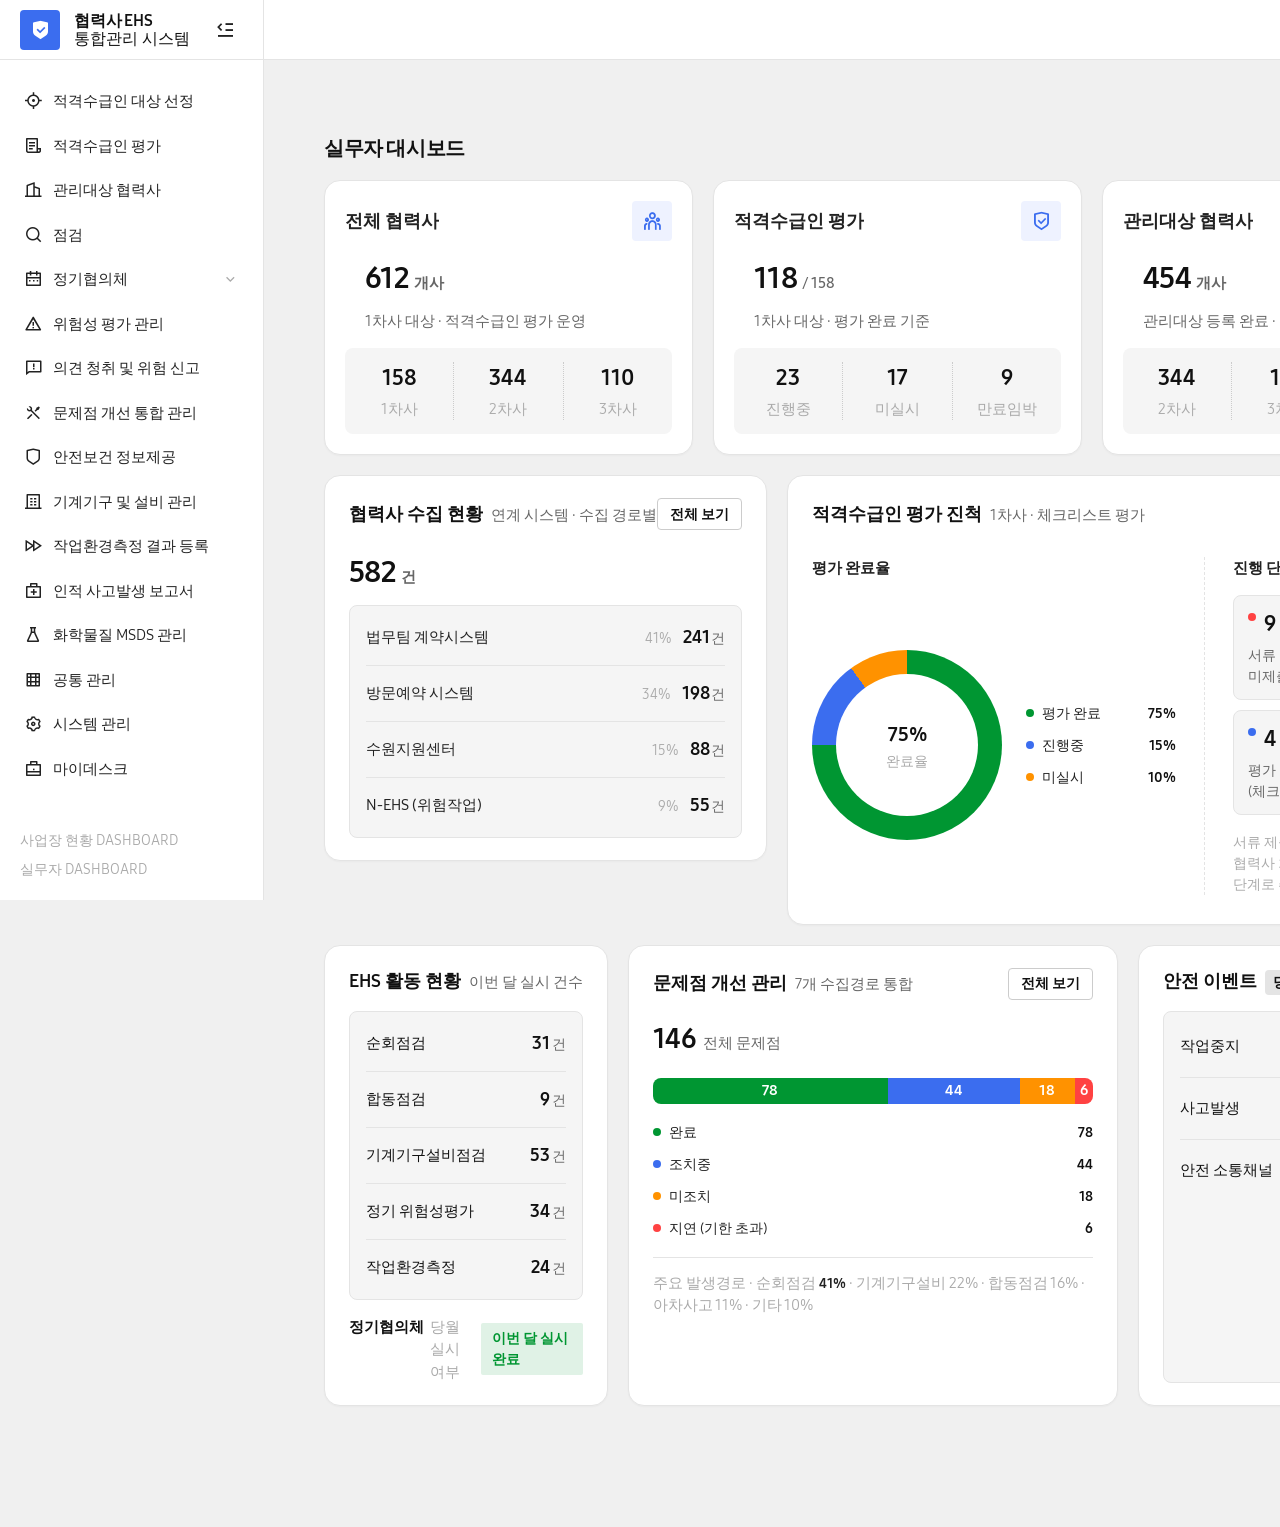
==== commit 9a6d5595: "Add council-list-02 component showcase page and refine LNB/button system - LNB 하위메뉴 정리 (정기협의체 단일화, "" ====
--- a/index.html
+++ b/index.html
@@ -6,7 +6,7 @@
 <title>실무자 대시보드</title>
 <link rel="stylesheet" href="css/variables.css">
 <link rel="stylesheet" href="css/tokens.css">
-<link rel="stylesheet" href="css/style.css?v=30">
+<link rel="stylesheet" href="css/style.css?v=41">
 <link href="RemixIcon/remixicon.css" rel="stylesheet">
 </head>
 <body>
@@ -49,9 +49,8 @@
         <i class="ri-arrow-down-s-line nav-item__chevron"></i>
       </div>
       <div class="nav-submenu">
-        <a href="council-list.html" class="nav-submenu__link">정기협의체 하위01</a>
-        <a href="council-list.html" class="nav-submenu__link">정기협의체 하위02</a>
-        <a href="council-list.html" class="nav-submenu__link">정기협의체 하위03</a>
+        <a href="council-list.html" class="nav-submenu__link">정기협의체</a>
+        <a href="council-list-02.html" class="nav-submenu__link">게시판 UI 컴포넌트 모음</a>
       </div>
       <div class="nav-item">
         <i class="ri-alert-line nav-item__icon"></i>
@@ -227,19 +226,19 @@
           <div class="stat-value-row"><span class="stat-value">582</span><span class="stat-unit">건</span></div>
           <div class="source-list">
             <div class="source-card">
-              <div class="inline-group"><span class="source-item__name">법무팀 계약시스템</span><span class="badge--blue-sm">연계</span></div>
+              <div class="inline-group"><span class="source-item__name">법무팀 계약시스템</span></div>
               <span class="source-card__stat"><span class="source-card__pct">41%</span> <span class="source-card__value">241<span class="source-card__unit">건</span></span></span>
             </div>
             <div class="source-card">
-              <div class="inline-group"><span class="source-item__name">방문예약 시스템</span><span class="badge--blue-sm">연계</span></div>
+              <div class="inline-group"><span class="source-item__name">방문예약 시스템</span></div>
               <span class="source-card__stat"><span class="source-card__pct">34%</span> <span class="source-card__value">198<span class="source-card__unit">건</span></span></span>
             </div>
             <div class="source-card">
-              <div class="inline-group"><span class="source-item__name">수원지원센터</span><span class="badge--gray">엑셀</span></div>
+              <div class="inline-group"><span class="source-item__name">수원지원센터</span></div>
               <span class="source-card__stat"><span class="source-card__pct">15%</span> <span class="source-card__value">88<span class="source-card__unit">건</span></span></span>
             </div>
             <div class="source-card">
-              <div class="inline-group"><span class="source-item__name">N-EHS (위험작업)</span><span class="badge--gray">엑셀</span></div>
+              <div class="inline-group"><span class="source-item__name">N-EHS (위험작업)</span></div>
               <span class="source-card__stat"><span class="source-card__pct">9%</span> <span class="source-card__value">55<span class="source-card__unit">건</span></span></span>
             </div>
           </div>
--- a/css/variables.css
+++ b/css/variables.css
@@ -242,6 +242,16 @@
    --control-height-sm: 32px;
    /* 테이블 내 아이콘 버튼, 페이지네이션 등 컴팩트 버튼 높이 */
 
+   /* -----------------------------------------------------------------------
+       8. CHECK CONTROL SIZE (체크박스 / 라디오버튼)
+       Small(S) / Medium(M) / Large(L) 3단. 체크박스와 라디오버튼은 동일 크기 사용.
+       현재는 Medium(16px)만 전체 적용.
+    ----------------------------------------------------------------------- */
+   --control-size-sm: 14px;
+   --control-size-md: 16px;
+   /* ★ 기본 사이즈 — 체크박스/라디오버튼 전체 적용 */
+   --control-size-lg: 18px;
+
 }
 
 /* ==========================================================================
--- a/css/style.css
+++ b/css/style.css
@@ -126,7 +126,7 @@
 .icon-btn {
   position: relative; width: var(--control-height-topbar); height: var(--control-height-topbar);
   border: 1px solid var(--border-strong); background: var(--bg-primary);
-  border-radius: var(--radius-md); display: flex; align-items: center; justify-content: center;
+  border-radius: var(--radius-md); display: inline-flex; align-items: center; justify-content: center;
   font-size: 18px; color: var(--gray-800);
 }
 .icon-btn:hover { background: var(--bg-secondary); }
@@ -226,7 +226,7 @@
 }
 .source-card:last-child { border-bottom: none; }
 .source-card__stat { font-size: var(--fs-caption); color: var(--text-secondary); }
-.source-card__pct { color: var(--text-tertiary); }
+.source-card__pct { color: var(--text-tertiary); margin-right: 8px; }
 .source-card__value { font-size: 18px; font-weight: var(--fw-bold); color: var(--text-primary); }
 .source-card__unit { font-size: var(--fs-caption); font-weight: var(--fw-regular); color: var(--text-secondary); margin-left: 1px; }
 
@@ -484,6 +484,23 @@
    ========================================================================== */
 
 .filter-panel { display: grid; grid-template-columns: repeat(3, 1fr); gap: 18px 32px; }
+
+.component-showcase { display: flex; flex-direction: column; gap: 20px; }
+.showcase-row { display: flex; align-items: flex-start; gap: 16px; padding-bottom: 20px; border-bottom: 1px solid var(--border-color); }
+.showcase-row:last-child { border-bottom: none; padding-bottom: 0; }
+.showcase-row__label { flex: 0 0 120px; padding-top: 8px; font-size: var(--fs-small); font-weight: var(--fw-semibold); color: var(--gray-800); }
+.showcase-row__content { display: flex; align-items: center; gap: 10px; flex-wrap: wrap; flex: 1; min-width: 0; }
+.button-matrix__intro { width: 100%; font-size: var(--fs-small); color: var(--text-secondary); margin-bottom: 14px; line-height: var(--lh-normal); }
+.button-matrix { width: 100%; border-collapse: collapse; font-size: var(--fs-small); }
+.button-matrix th, .button-matrix td { padding: 16px; border: 1px solid var(--border-color); vertical-align: middle; text-align: center; }
+.button-matrix thead th { background: var(--bg-secondary); font-weight: var(--fw-bold); color: var(--text-primary); }
+.button-matrix thead th:first-child { text-align: left; }
+.button-matrix thead th code { font-family: monospace; font-size: var(--fs-caption); font-weight: var(--fw-regular); color: var(--text-secondary); margin-left: 4px; }
+.button-matrix__col-desc { display: block; font-size: var(--fs-caption); font-weight: var(--fw-regular); color: var(--text-tertiary); margin-top: 4px; }
+.button-matrix tbody th { text-align: left; font-weight: var(--fw-semibold); color: var(--text-primary); background: var(--bg-secondary); white-space: nowrap; }
+.button-matrix__variant-code { display: block; margin-top: 4px; font-family: monospace; font-size: var(--fs-caption); font-weight: var(--fw-regular); color: var(--text-secondary); }
+.button-matrix__na { color: var(--text-tertiary); font-size: var(--fs-caption); }
+
 .filter-row { display: flex; align-items: center; gap: 16px; min-width: 0; }
 .filter-row__label { flex: 0 0 90px; font-size: var(--fs-small); font-weight: var(--fw-semibold); color: var(--gray-800); }
 .filter-input {
@@ -643,6 +660,22 @@
 .data-table th:last-child { border-top-right-radius: var(--radius-sm); border-bottom-right-radius: var(--radius-sm); }
 .data-table th:last-child, .data-table td:last-child { border-right: none; }
 .data-table__no { color: var(--text-tertiary); width: 48px; }
+.data-table__checkbox { width: 48px; text-align: center; }
+.data-table__checkbox input[type="checkbox"] {
+  appearance: none; -webkit-appearance: none; width: var(--control-size-md); height: var(--control-size-md);
+  border: 1.5px solid var(--border-strong); border-radius: var(--radius-xs);
+  background: var(--bg-primary); position: relative; cursor: pointer; vertical-align: middle;
+}
+.data-table__checkbox input[type="checkbox"]:hover { border-color: var(--text-primary); }
+.data-table__checkbox input[type="checkbox"]:checked,
+.data-table__checkbox input[type="checkbox"]:indeterminate { background: var(--primary); border-color: var(--primary); }
+.data-table__checkbox input[type="checkbox"]:checked::after {
+  content: ''; position: absolute; left: 4px; top: 1px; width: 4px; height: 8px;
+  border: solid var(--text-inverse); border-width: 0 2px 2px 0; transform: rotate(45deg);
+}
+.data-table__checkbox input[type="checkbox"]:indeterminate::after {
+  content: ''; position: absolute; left: 3px; top: 6px; width: 8px; height: 2px; background: var(--text-inverse);
+}
 .data-table td:nth-child(1),
 .data-table td:nth-child(3),
 .data-table td:nth-child(6),
@@ -650,12 +683,16 @@
 .data-table td:nth-child(8),
 .data-table td:nth-child(9) { text-align: center; }
 .data-table td:nth-child(4) { text-align: right; }
+.data-table--checkbox td:nth-child(2),
+.data-table--checkbox td:nth-child(4),
+.data-table--checkbox td:nth-child(7),
+.data-table--checkbox td:nth-child(8),
+.data-table--checkbox td:nth-child(9),
+.data-table--checkbox td:nth-child(10) { text-align: center; }
+.data-table--checkbox td:nth-child(5) { text-align: right; }
 .data-table__link { color: var(--primary); font-weight: 500; }
 .data-table__link:hover { text-decoration: underline; }
 
-.status-badge { display: inline-block; font-size: var(--fs-caption); font-weight: var(--fw-semibold); padding: 3px 10px; border-radius: var(--radius-xs); }
-.status-badge--done { color: var(--label-green); background: var(--label-green-bg); }
-.status-badge--approved { color: var(--label-blue); background: var(--label-blue-bg); }
 
 .attach-icons { display: flex; align-items: center; gap: 8px; }
 .data-table .attach-icons { justify-content: center; }
@@ -747,7 +784,7 @@
 
 .radio-group { display: flex; align-items: center; gap: 20px; }
 .radio-option { display: flex; align-items: center; gap: 6px; font-size: var(--fs-small); font-weight: var(--fw-regular); color: var(--text-primary); cursor: pointer; }
-.radio-option input[type="radio"] { accent-color: var(--primary); width: 16px; height: 16px; cursor: pointer; }
+.radio-option input[type="radio"] { accent-color: var(--primary); width: var(--control-size-md); height: var(--control-size-md); cursor: pointer; }
 
 .attendee-grid { display: grid; grid-template-columns: 1fr 1fr; gap: 24px; }
 .attendee-col { display: flex; flex-direction: column; gap: 12px; }
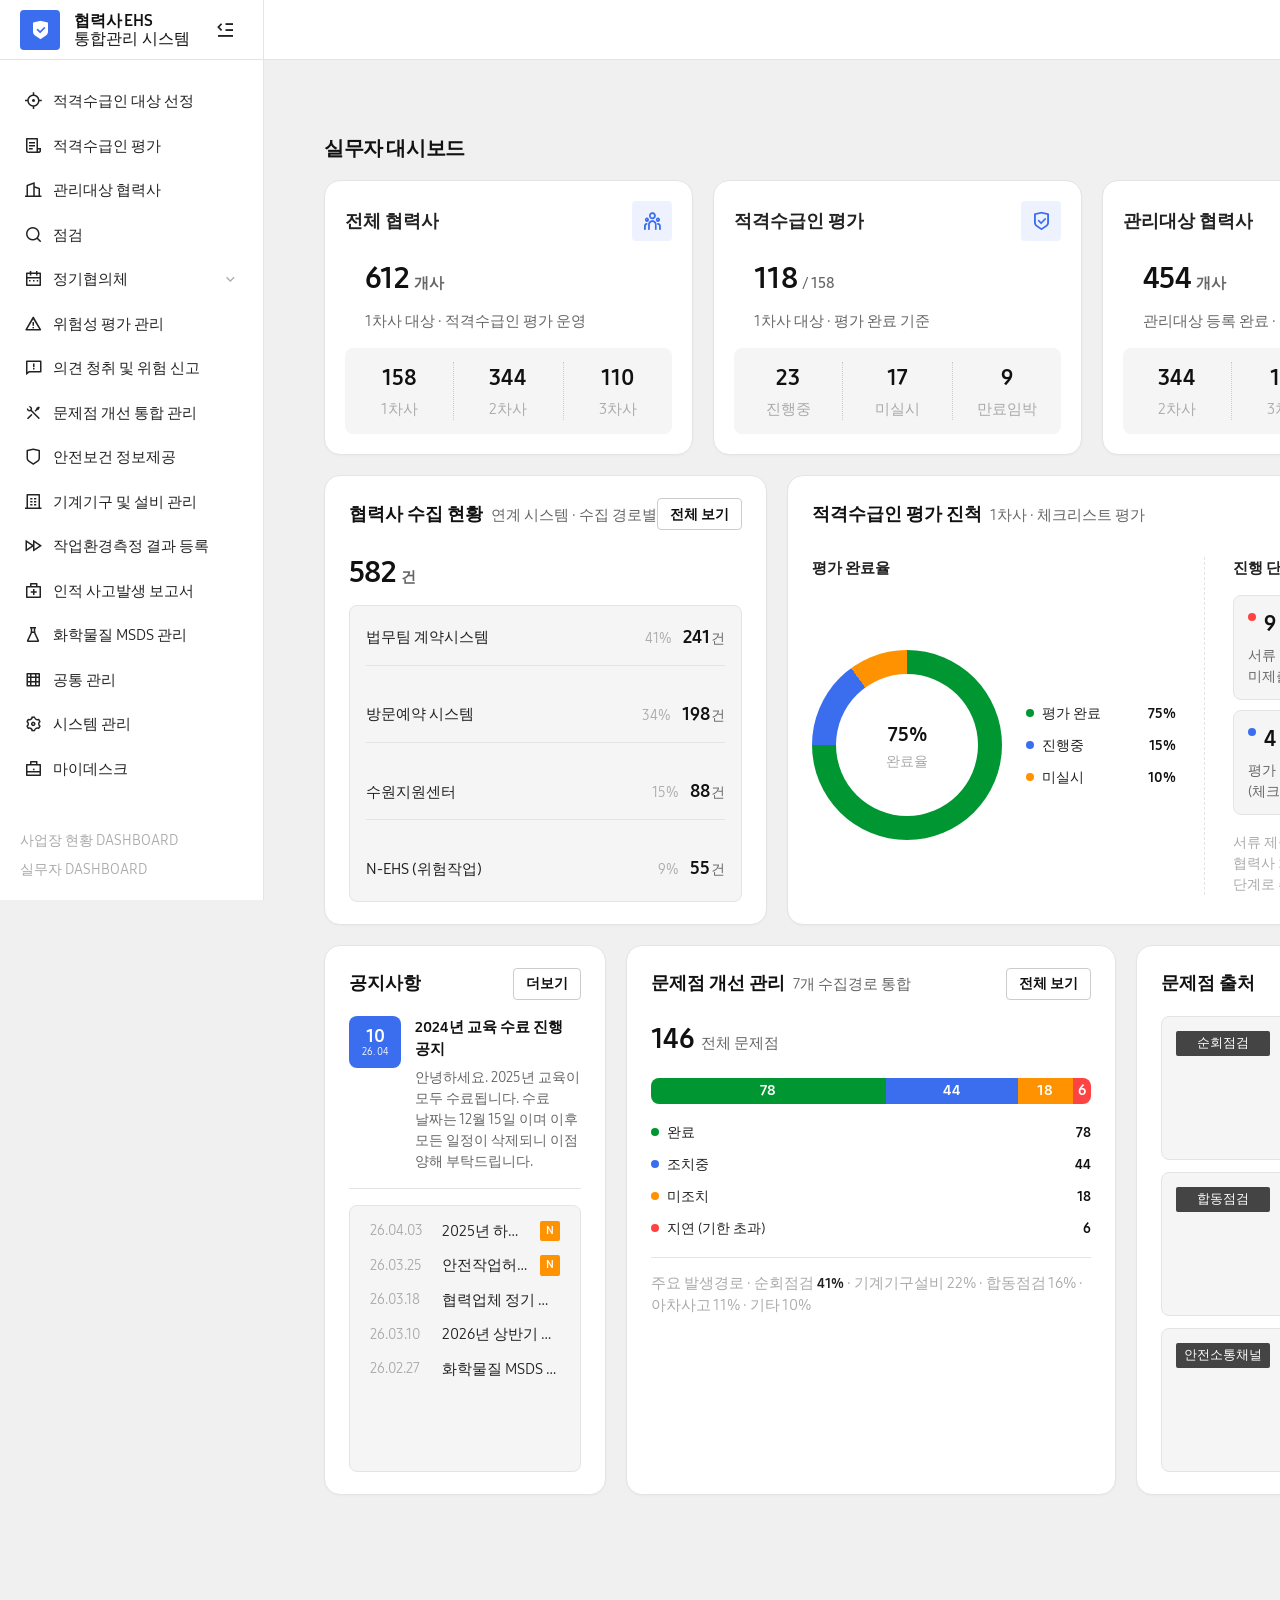
==== commit 17cd3a64: "Rework 실무자 대시보드 bottom panels and align row heights - Move EHS 활동 현황 into 적격수급인 평가 진척 third column (" ====
--- a/index.html
+++ b/index.html
@@ -3,10 +3,11 @@
 <head>
 <meta charset="utf-8">
 <meta name="viewport" content="width=device-width, initial-scale=1">
-<title>실무자 대시보드</title>
+<title>삼성전자DX 실무자 대시보드</title>
+<link rel="icon" type="image/png" href="images/logo.png?v=8">
 <link rel="stylesheet" href="css/variables.css">
 <link rel="stylesheet" href="css/tokens.css">
-<link rel="stylesheet" href="css/style.css?v=41">
+<link rel="stylesheet" href="css/style.css?v=76">
 <link href="RemixIcon/remixicon.css" rel="stylesheet">
 </head>
 <body>
@@ -279,15 +280,17 @@
             </div>
 
             <div class="col" style="gap:14px">
-              <span class="eval-col__title">재평가 만료 임박</span>
-              <div class="legend-list legend-list--card">
-                <div class="legend-row"><div class="inline-group"><span class="legend-dot legend-dot--caution"></span><span class="legend-label">7일 이내</span></div><span class="legend-value">2건</span></div>
-                <div class="legend-row"><div class="inline-group"><span class="legend-dot legend-dot--caution"></span><span class="legend-label">8 ~ 30일 이내</span></div><span class="legend-value">7건</span></div>
-              </div>
-              <span class="eval-col__title">평가 시작 지연 · 병목</span>
-              <div class="legend-list legend-list--card">
-                <div class="legend-row"><div class="inline-group"><span class="legend-dot legend-dot--negative"></span><span class="legend-label">협력사 이메일 미등록</span></div><span class="legend-value">8건</span></div>
-                <div class="legend-row"><div class="inline-group"><span class="legend-dot legend-dot--caution"></span><span class="legend-label">보완 재요청 대기</span></div><span class="legend-value">2건</span></div>
+              <div class="inline-group"><span class="eval-col__title">EHS 활동 현황</span><span class="panel__subtitle">이번 달 실시 건수</span></div>
+              <div class="ehs-list ehs-list--compact">
+                <div class="ehs-row"><span class="ehs-row__label">순회점검</span><span class="ehs-row__value">31<span class="ehs-row__unit">건</span></span></div>
+                <div class="ehs-row"><span class="ehs-row__label">합동점검</span><span class="ehs-row__value">9<span class="ehs-row__unit">건</span></span></div>
+                <div class="ehs-row"><span class="ehs-row__label">기계기구설비점검</span><span class="ehs-row__value">53<span class="ehs-row__unit">건</span></span></div>
+                <div class="ehs-row"><span class="ehs-row__label">정기 위험성평가</span><span class="ehs-row__value">34<span class="ehs-row__unit">건</span></span></div>
+                <div class="ehs-row"><span class="ehs-row__label">작업환경측정</span><span class="ehs-row__value">24<span class="ehs-row__unit">건</span></span></div>
+              </div>
+              <div class="panel__footer panel__footer--plain">
+                <div class="activity-row__labels"><span class="activity-row__title">정기협의체</span><span class="stat-footer__label">당월 실시 여부</span></div>
+                <span class="badge--positive-pill">이번 달 실시 완료</span>
               </div>
             </div>
           </div>
@@ -296,18 +299,24 @@
 
       <div class="panel-grid">
 
-        <div class="panel panel--compact">
-          <div class="panel__title-group"><span class="panel__title">EHS 활동 현황</span><span class="panel__subtitle">이번 달 실시 건수</span></div>
-          <div class="ehs-list">
-            <div class="ehs-row"><span class="ehs-row__label">순회점검</span><span class="ehs-row__value">31<span class="ehs-row__unit">건</span></span></div>
-            <div class="ehs-row"><span class="ehs-row__label">합동점검</span><span class="ehs-row__value">9<span class="ehs-row__unit">건</span></span></div>
-            <div class="ehs-row"><span class="ehs-row__label">기계기구설비점검</span><span class="ehs-row__value">53<span class="ehs-row__unit">건</span></span></div>
-            <div class="ehs-row"><span class="ehs-row__label">정기 위험성평가</span><span class="ehs-row__value">34<span class="ehs-row__unit">건</span></span></div>
-            <div class="ehs-row"><span class="ehs-row__label">작업환경측정</span><span class="ehs-row__value">24<span class="ehs-row__unit">건</span></span></div>
-          </div>
-          <div class="panel__footer panel__footer--plain">
-            <div class="activity-row__labels"><span class="activity-row__title">정기협의체</span><span class="stat-footer__label">당월 실시 여부</span></div>
-            <span class="badge--positive-pill">이번 달 실시 완료</span>
+        <div class="panel panel--compact panel--fluid">
+          <div class="panel__head">
+            <div class="panel__title-group"><span class="panel__title">공지사항</span></div>
+            <a href="#" class="btn-outline btn-outline--sm">더보기</a>
+          </div>
+          <div class="notice-featured">
+            <div class="notice-date-badge"><span class="notice-date-badge__day">10</span><span class="notice-date-badge__month">26. 04</span></div>
+            <div class="notice-featured__body">
+              <span class="notice-featured__title">2024년 교육 수료 진행 공지</span>
+              <p class="notice-featured__desc">안녕하세요. 2025년 교육이 모두 수료됩니다. 수료 날짜는 12월 15일 이며 이후 모든 일정이 삭제되니 이점 양해 부탁드립니다.</p>
+            </div>
+          </div>
+          <div class="notice-list">
+            <div class="notice-row"><span class="notice-row__date">26.04.03</span><span class="notice-row__title">2025년 하반기 안전보건활동현황 안내문</span><span class="tag-new">N</span></div>
+            <div class="notice-row"><span class="notice-row__date">26.03.25</span><span class="notice-row__title">안전작업허가서 작성시 유의사항 및 안내사항</span><span class="tag-new">N</span></div>
+            <div class="notice-row"><span class="notice-row__date">26.03.18</span><span class="notice-row__title">협력업체 정기 안전보건협의체 개최 일정 안내</span></div>
+            <div class="notice-row"><span class="notice-row__date">26.03.10</span><span class="notice-row__title">2026년 상반기 작업환경측정 실시 계획 안내</span></div>
+            <div class="notice-row"><span class="notice-row__date">26.02.27</span><span class="notice-row__title">화학물질 MSDS 갱신 및 교육 자료 등록 요청</span></div>
           </div>
         </div>
 
@@ -334,20 +343,32 @@
           <div class="panel__footnote">주요 발생경로 · 순회점검 <b class="legend-label">41%</b> · 기계기구설비 22% · 합동점검 16% · 아차사고 11% · 기타 10%</div>
         </div>
 
-        <div class="panel panel--compact">
-          <div class="panel__title-group"><span class="panel__title">안전 이벤트</span><span class="badge--gray-sm">당월</span></div>
-          <div class="event-card-list">
-            <div class="event-card">
-              <span class="event-card__label">작업중지</span>
-              <span class="event-card__value">2<span class="event-card__unit">건</span></span>
-            </div>
-            <div class="event-card">
-              <span class="event-card__label">사고발생</span>
-              <span class="event-card__value">1<span class="event-card__unit">건</span></span>
-            </div>
-            <div class="event-card">
-              <span class="event-card__label">안전 소통채널</span>
-              <span class="event-card__value">4<span class="event-card__unit">건</span></span>
+        <div class="panel panel--compact panel--fluid">
+          <div class="panel__head">
+            <div class="panel__title-group"><span class="panel__title">문제점 출처</span></div>
+            <a href="#" class="btn-outline btn-outline--sm">더보기</a>
+          </div>
+          <div class="news-list news-list--badge-lg">
+            <div class="news-item news-item--badge">
+              <span class="badge badge--dark">순회점검</span>
+              <div class="news-item__body">
+                <span class="news-item__title">3공장 소화기 압력 미달 2개소</span>
+                <span class="news-item__desc">B동 2층 복도, 교체 요청 등록</span>
+              </div>
+            </div>
+            <div class="news-item news-item--badge">
+              <span class="badge badge--dark">합동점검</span>
+              <div class="news-item__body">
+                <span class="news-item__title">고소작업대 안전난간 미설치</span>
+                <span class="news-item__desc">1공장 설비동, 협력사 시정 조치 요청</span>
+              </div>
+            </div>
+            <div class="news-item news-item--badge">
+              <span class="badge badge--dark">안전소통채널</span>
+              <div class="news-item__body">
+                <span class="news-item__title">지게차 후진 중 보행자 접촉 위험</span>
+                <span class="news-item__desc">2공장 자재창고, 작업자 1m 앞에서 정지</span>
+              </div>
             </div>
           </div>
         </div>
--- a/css/style.css
+++ b/css/style.css
@@ -143,6 +143,36 @@
 .page-meta { display: flex; align-items: center; gap: 12px; }
 .page-meta__label { font-size: var(--fs-small); color: var(--text-tertiary); }
 .page-meta__value { font-weight: var(--fw-semibold); color: var(--gray-800); }
+
+.page-tabs { display: flex; }
+.page-tabs::after { content: ""; flex: 1; align-self: flex-end; height: 0; border-bottom: 1px solid var(--gray-500); }
+.page-tabs__item {
+  height: 40px; box-sizing: border-box; display: inline-flex; align-items: center; justify-content: center;
+  padding: 0 40px; font-size: 15px; font-weight: var(--fw-regular);
+  color: var(--text-tertiary); background: var(--gray-300); border: 1px solid var(--gray-400);
+  cursor: pointer;
+}
+.page-tabs__item + .page-tabs__item { margin-left: -1px; }
+.page-tabs__item:first-child { border-top-left-radius: var(--radius-sm); }
+.page-tabs__item:last-child { border-top-right-radius: var(--radius-sm); }
+.page-tabs__item:hover { color: var(--text-primary); }
+.page-tabs__item--active {
+  background: var(--bg-primary); color: var(--primary); font-weight: var(--fw-bold);
+  border-top: 1px solid var(--gray-500); border-bottom: 2px solid var(--primary);
+  border-left: 1px solid var(--gray-500); border-right: 1px solid var(--gray-500);
+  position: relative; z-index: 2; margin-bottom: -2px;
+}
+
+.page-tabs--underline { border-bottom: 1px solid var(--gray-400); }
+.page-tabs--underline .page-tabs__item {
+  background: transparent; border: none; border-radius: 0; margin-left: 0;
+  border-bottom: 2px solid transparent;
+}
+.page-tabs--underline .page-tabs__item:hover { color: var(--text-primary); }
+.page-tabs--underline .page-tabs__item--active {
+  background: transparent; border: none; border-bottom: 2px solid var(--primary);
+  position: static; z-index: auto; margin-bottom: 0;
+}
 
 .breadcrumb { display: flex; align-items: center; gap: 4px; font-size: var(--fs-caption); color: var(--text-tertiary); }
 .breadcrumb--top { margin-top: -40px; }
@@ -184,6 +214,7 @@
 .badge--positive { color: var(--status-positive); background: var(--status-positive-bg); }
 .badge--primary { color: var(--primary); background: var(--primary-50); }
 .badge--negative { color: var(--status-negative); background: var(--status-negative-bg); }
+.badge--dark { color: var(--text-inverse); background: var(--gray-700); }
 .badge--positive-pill { font-size: var(--fs-caption); font-weight: var(--fw-bold); color: var(--status-positive); background: var(--status-positive-bg); border-radius: var(--radius-xs); padding: 5px 11px; }
 .badge--gray { font-size: var(--fs-caption); font-weight: var(--fw-bold); color: var(--text-primary); background: var(--gray-300); padding: 2px 7px; border-radius: var(--radius-xs); }
 .badge--gray--plain { background: none; padding: 0; }
@@ -197,6 +228,8 @@
 
 /* --- Two-column panel row --- */
 .panel-grid { display: grid; grid-template-columns: repeat(4, 1fr); gap: 20px; }
+.panel--fluid { min-width: 0; } /* 말줄임 텍스트가 그리드 칸을 늘리지 않도록 */
+.panel-grid .notice-list { flex: 1; padding-top: 14px; padding-bottom: 14px; } /* 패널 하단까지 회색 박스 채움, 5줄이 옆 패널 높이를 넘지 않도록 여백 축소 */
 .panel {
   background: var(--bg-primary); border: 1px solid var(--border-color);
   border-radius: var(--radius-lg); box-shadow: 0 1px 2px rgba(0, 0, 0, 0.03);
@@ -302,7 +335,8 @@
 /* --- Bottom 3-column grid --- */
 .bottom-grid { display: grid; grid-template-columns: 1.15fr 1fr 0.85fr; gap: 20px; }
 
-.row-1-3 { display: grid; grid-template-columns: repeat(4, 1fr); gap: 20px; align-items: start; }
+.row-1-3 { display: grid; grid-template-columns: repeat(4, 1fr); gap: 20px; align-items: stretch; }
+.row-1-3 .source-list { flex: 1; justify-content: space-between; } /* 옆 패널 높이에 맞춰 회색 박스 채움 */
 .row-1-3 > *:first-child { grid-column: span 1; }
 .row-1-3 > *:last-child { grid-column: span 3; }
 
@@ -342,6 +376,8 @@
 }
 .ehs-row { display: flex; align-items: center; justify-content: space-between; padding: 14px 0; border-bottom: 1px solid var(--border-color); }
 .ehs-row:last-child { border-bottom: none; }
+.ehs-list--compact .ehs-row { padding: 8px 0; } /* 적격수급인 평가 패널 3열에 맞춘 축소형 */
+.ehs-list--compact .ehs-row__value { font-size: var(--fs-small); }
 .ehs-row__label { font-size: var(--fs-small); color: var(--text-primary); }
 .ehs-row__value { font-size: 18px; font-weight: var(--fw-bold); color: var(--text-primary); }
 .ehs-row__unit { font-size: var(--fs-caption); font-weight: var(--fw-regular); color: var(--text-secondary); margin-left: 2px; }
@@ -439,17 +475,28 @@
 .kpi-perf-card__pct { font-size: 38px; font-weight: var(--fw-bold); letter-spacing: -0.02em; } /* KPI 디스플레이, 3단 체계 예외 */
 .kpi-perf-card__pct-sign { font-size: var(--fs-body); font-weight: var(--fw-semibold); margin-left: 2px; }
 .kpi-perf-card__stats { display: flex; align-items: center; gap: 16px; flex-wrap: wrap; font-size: var(--fs-caption); opacity: 0.85; }
+.kpi-perf-card--text { border-color: var(--gray-700); } /* 텍스트형 카드, 차트 카드와 구분 */
+.kpi-perf-card__info {border: 1px solid var(--border-color); border-radius: var(--radius-md); padding: 14px; display: flex; flex-direction: column; gap: 8px; background: var(--gray-150); font-size: var(--fs-small); font-weight: 500; color: var(--text-primary); line-height: var(--lh-title); } /* 텍스트형 카드 본문, .news-item 박스와 동일 */
+.kpi-perf-card__info-label { font-weight: var(--fw-semibold); }
 .progress--lg { height: 14px; display: flex; background: var(--gray-300); overflow: hidden; }
 .progress--lg .progress__fill { border-radius: 0; }
 
 /* --- Row 3: 안전보건뉴스 / 공지사항 / 캘린더 --- */
-.bottom-grid--site { grid-template-columns: 1fr 1fr 1fr; }
+.bottom-grid--site { grid-template-columns: repeat(3, minmax(0, 1fr)); } /* 긴 nowrap 텍스트가 칸을 늘리지 않도록 */
+.bottom-grid--site .notice-list { flex: 1; } /* 패널 하단까지 채워 옆 안전소통채널 박스와 바텀 라인 맞춤 */
 
 .news-list { display: flex; flex-direction: column; gap: 12px; }
 .news-item { border: 1px solid var(--border-color); border-radius: var(--radius-md); padding: 14px; display: flex; flex-direction: column; gap: 8px; background: var(--gray-150); }
 .news-item__title { font-size: var(--fs-small); font-weight: 500; color: var(--text-primary); line-height: var(--lh-title); }
+.news-item--badge { flex-direction: row; align-items: baseline; gap: 12px; } /* 배지 + 본문(제목·날짜) 내어쓰기 */
+.news-item--badge > .badge { flex: 0 0 auto; font-size: 13px; font-weight: var(--fw-regular); box-sizing: border-box; min-width: calc(5em + 16px); text-align: center; white-space: nowrap; } /* 5글자 기준 동일 폭 */
+.news-list--badge-lg .news-item--badge > .badge { min-width: calc(6em + 16px); } /* 6글자 배지(안전소통채널) 포함 시 */
+.panel-grid .news-list--badge-lg { flex: 1; } /* 패널 하단까지 채우고 카드 3개가 높이를 나눠 가짐 */
+.panel-grid .news-list--badge-lg .news-item { flex: 1; }
+.news-list--badge-lg .news-item__desc { white-space: normal; display: -webkit-box; -webkit-box-orient: vertical; -webkit-line-clamp: 2; line-clamp: 2; } /* 미리보기 2줄 말줄임 */
+.news-item__body { flex: 1; min-width: 0; display: flex; flex-direction: column; gap: 8px; }
+.news-item__desc { font-size: var(--fs-caption); color: var(--text-secondary); white-space: nowrap; overflow: hidden; text-overflow: ellipsis; } /* 본문 미리보기 1줄 말줄임 */
 .news-item__date { font-size: var(--fs-caption); color: var(--text-tertiary); }
-
 .notice-featured { display: flex; gap: 14px; padding-bottom: 16px; border-bottom: 1px solid var(--border-color); }
 .notice-date-badge { flex: 0 0 52px; height: 52px; border-radius: var(--radius-md); background: var(--primary); color: var(--text-inverse); display: flex; flex-direction: column; align-items: center; justify-content: center; gap: 2px; }
 .notice-date-badge__day { font-size: var(--fs-body); font-weight: var(--fw-bold); line-height: 1; }
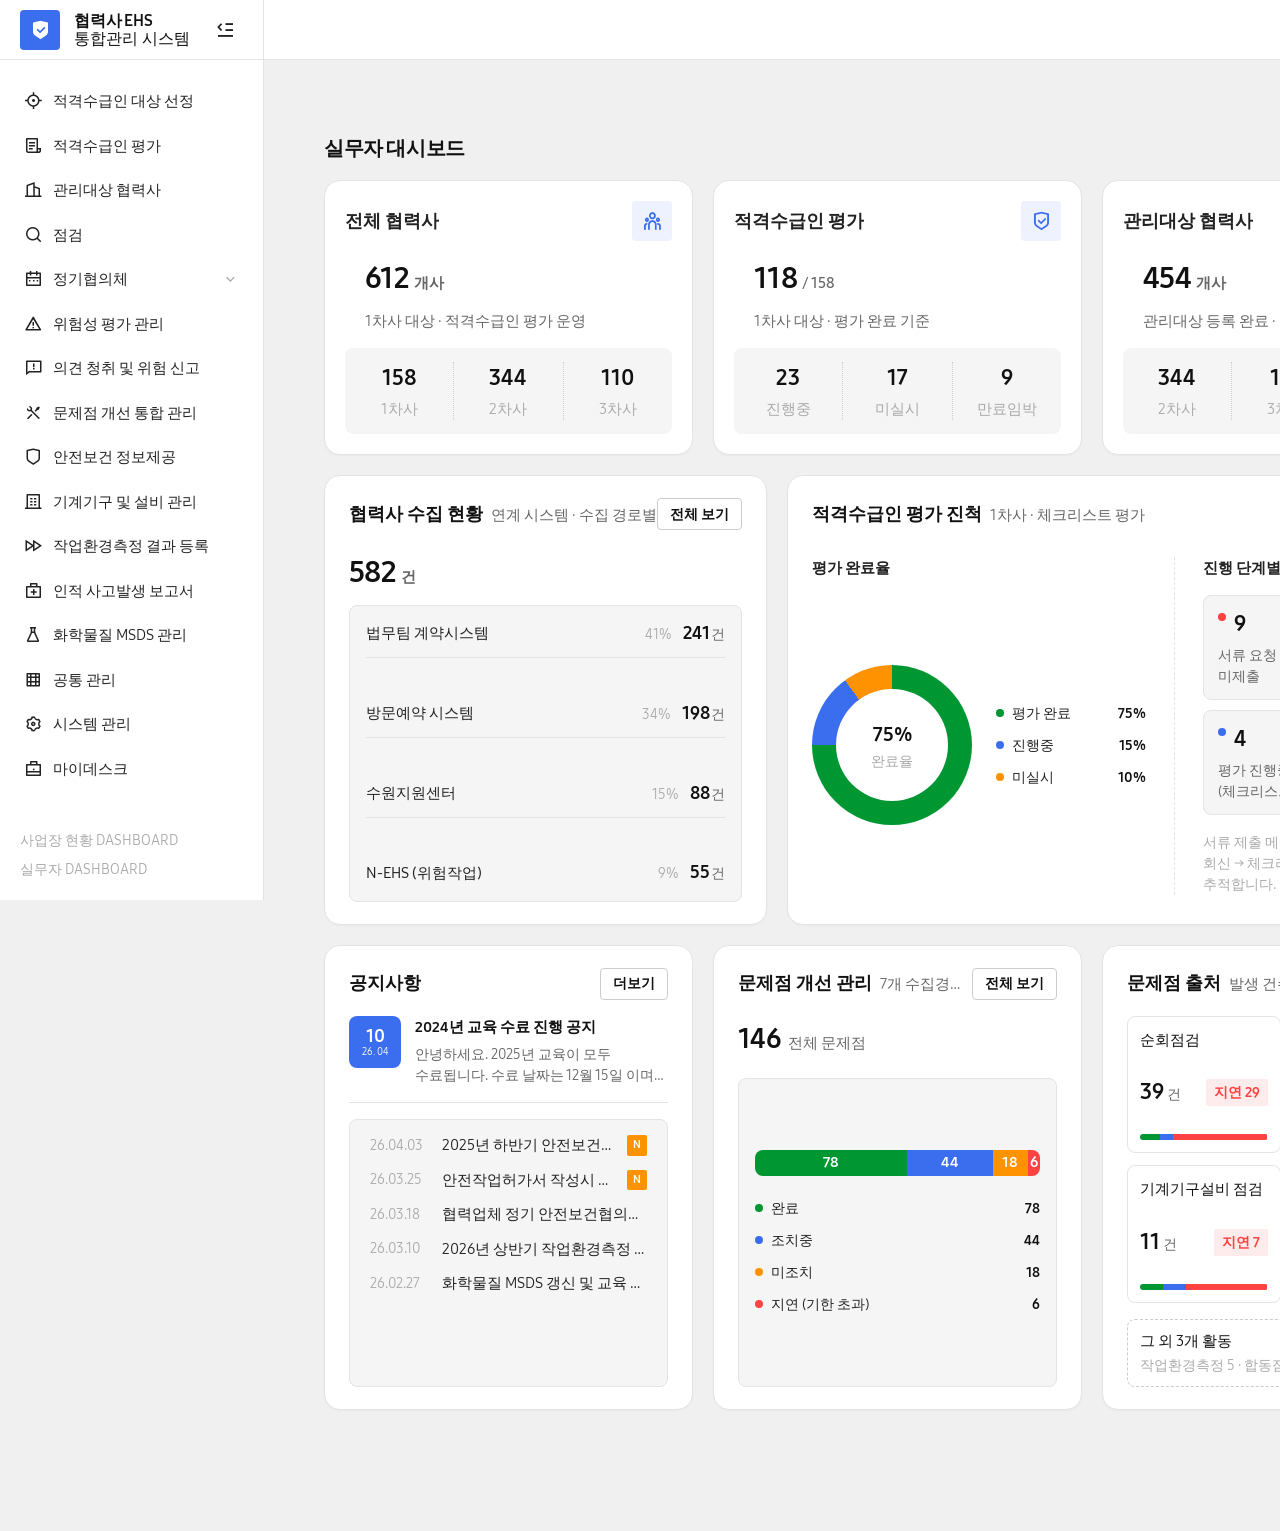
==== commit 9db63070: "Restructure 실무자 대시보드 rows and redesign 문제점 출처 panel - Row 2: split EHS 활동 현황 out as its own card; 적격" ====
--- a/index.html
+++ b/index.html
@@ -245,7 +245,7 @@
           </div>
         </div>
 
-        <div class="panel">
+        <div class="panel panel--span-2">
           <div class="panel__head">
             <div class="panel__title-group"><span class="panel__title">적격수급인 평가 진척</span><span class="panel__subtitle">1차사 · 체크리스트 평가</span></div>
             <a href="#" class="btn-outline btn-outline--sm">평가 요청하기</a>
@@ -278,26 +278,26 @@
               </div>
               <p class="stage__note">서류 제출 메일 발송(자동/수동) 이후 협력사 회신 → 체크리스트 평가 → 보완 단계로 추적합니다.</p>
             </div>
-
-            <div class="col" style="gap:14px">
-              <div class="inline-group"><span class="eval-col__title">EHS 활동 현황</span><span class="panel__subtitle">이번 달 실시 건수</span></div>
-              <div class="ehs-list ehs-list--compact">
-                <div class="ehs-row"><span class="ehs-row__label">순회점검</span><span class="ehs-row__value">31<span class="ehs-row__unit">건</span></span></div>
-                <div class="ehs-row"><span class="ehs-row__label">합동점검</span><span class="ehs-row__value">9<span class="ehs-row__unit">건</span></span></div>
-                <div class="ehs-row"><span class="ehs-row__label">기계기구설비점검</span><span class="ehs-row__value">53<span class="ehs-row__unit">건</span></span></div>
-                <div class="ehs-row"><span class="ehs-row__label">정기 위험성평가</span><span class="ehs-row__value">34<span class="ehs-row__unit">건</span></span></div>
-                <div class="ehs-row"><span class="ehs-row__label">작업환경측정</span><span class="ehs-row__value">24<span class="ehs-row__unit">건</span></span></div>
-              </div>
-              <div class="panel__footer panel__footer--plain">
-                <div class="activity-row__labels"><span class="activity-row__title">정기협의체</span><span class="stat-footer__label">당월 실시 여부</span></div>
-                <span class="badge--positive-pill">이번 달 실시 완료</span>
-              </div>
-            </div>
-          </div>
-        </div>
-      </div>
-
-      <div class="panel-grid">
+          </div>
+        </div>
+
+        <div class="panel panel--compact">
+          <div class="panel__title-group"><span class="panel__title">EHS 활동 현황</span><span class="panel__subtitle">이번 달 실시 건수</span></div>
+          <div class="ehs-list">
+            <div class="ehs-row"><span class="ehs-row__label">순회점검</span><span class="ehs-row__value">31<span class="ehs-row__unit">건</span></span></div>
+            <div class="ehs-row"><span class="ehs-row__label">합동점검</span><span class="ehs-row__value">9<span class="ehs-row__unit">건</span></span></div>
+            <div class="ehs-row"><span class="ehs-row__label">기계기구설비점검</span><span class="ehs-row__value">53<span class="ehs-row__unit">건</span></span></div>
+            <div class="ehs-row"><span class="ehs-row__label">정기 위험성평가</span><span class="ehs-row__value">34<span class="ehs-row__unit">건</span></span></div>
+            <div class="ehs-row"><span class="ehs-row__label">작업환경측정</span><span class="ehs-row__value">24<span class="ehs-row__unit">건</span></span></div>
+          </div>
+          <div class="panel__footer panel__footer--plain">
+            <div class="activity-row__labels"><span class="activity-row__title">정기협의체</span><span class="stat-footer__label">당월 실시 여부</span></div>
+            <span class="badge--positive-pill">이번 달 실시 완료</span>
+          </div>
+        </div>
+      </div>
+
+      <div class="panel-grid panel-grid--bottom">
 
         <div class="panel panel--compact panel--fluid">
           <div class="panel__head">
@@ -328,47 +328,86 @@
           <div class="issue-count-row">
             <div class="issue-count-group"><span class="issue-count">146</span><span class="issue-count__label">전체 문제점</span></div>
           </div>
-          <div class="segment-bar">
-            <div class="segment-bar__seg segment-bar__seg--positive" style="width:53.4%">78</div>
-            <div class="segment-bar__seg segment-bar__seg--primary" style="width:30.1%">44</div>
-            <div class="segment-bar__seg segment-bar__seg--caution" style="width:12.3%">18</div>
-            <div class="segment-bar__seg segment-bar__seg--negative" style="width:4.2%">6</div>
-          </div>
-          <div class="legend-list legend-list--narrow">
-            <div class="legend-row"><div class="inline-group"><span class="legend-dot legend-dot--positive"></span><span class="legend-label">완료</span></div><span class="legend-value">78</span></div>
-            <div class="legend-row"><div class="inline-group"><span class="legend-dot legend-dot--primary"></span><span class="legend-label">조치중</span></div><span class="legend-value">44</span></div>
-            <div class="legend-row"><div class="inline-group"><span class="legend-dot legend-dot--caution"></span><span class="legend-label">미조치</span></div><span class="legend-value">18</span></div>
-            <div class="legend-row"><div class="inline-group"><span class="legend-dot legend-dot--negative"></span><span class="legend-label">지연 (기한 초과)</span></div><span class="legend-value">6</span></div>
-          </div>
-          <div class="panel__footnote">주요 발생경로 · 순회점검 <b class="legend-label">41%</b> · 기계기구설비 22% · 합동점검 16% · 아차사고 11% · 기타 10%</div>
+          <div class="issue-breakdown">
+            <div class="segment-bar">
+              <div class="segment-bar__seg segment-bar__seg--positive" style="width:53.4%">78</div>
+              <div class="segment-bar__seg segment-bar__seg--primary" style="width:30.1%">44</div>
+              <div class="segment-bar__seg segment-bar__seg--caution" style="width:12.3%">18</div>
+              <div class="segment-bar__seg segment-bar__seg--negative" style="width:4.2%">6</div>
+            </div>
+            <div class="legend-list legend-list--narrow">
+              <div class="legend-row"><div class="inline-group"><span class="legend-dot legend-dot--positive"></span><span class="legend-label">완료</span></div><span class="legend-value">78</span></div>
+              <div class="legend-row"><div class="inline-group"><span class="legend-dot legend-dot--primary"></span><span class="legend-label">조치중</span></div><span class="legend-value">44</span></div>
+              <div class="legend-row"><div class="inline-group"><span class="legend-dot legend-dot--caution"></span><span class="legend-label">미조치</span></div><span class="legend-value">18</span></div>
+              <div class="legend-row"><div class="inline-group"><span class="legend-dot legend-dot--negative"></span><span class="legend-label">지연 (기한 초과)</span></div><span class="legend-value">6</span></div>
+            </div>
+          </div>
+          
         </div>
 
         <div class="panel panel--compact panel--fluid">
-          <div class="panel__head">
-            <div class="panel__title-group"><span class="panel__title">문제점 출처</span></div>
-            <a href="#" class="btn-outline btn-outline--sm">더보기</a>
-          </div>
-          <div class="news-list news-list--badge-lg">
-            <div class="news-item news-item--badge">
-              <span class="badge badge--dark">순회점검</span>
-              <div class="news-item__body">
-                <span class="news-item__title">3공장 소화기 압력 미달 2개소</span>
-                <span class="news-item__desc">B동 2층 복도, 교체 요청 등록</span>
-              </div>
-            </div>
-            <div class="news-item news-item--badge">
-              <span class="badge badge--dark">합동점검</span>
-              <div class="news-item__body">
-                <span class="news-item__title">고소작업대 안전난간 미설치</span>
-                <span class="news-item__desc">1공장 설비동, 협력사 시정 조치 요청</span>
-              </div>
-            </div>
-            <div class="news-item news-item--badge">
-              <span class="badge badge--dark">안전소통채널</span>
-              <div class="news-item__body">
-                <span class="news-item__title">지게차 후진 중 보행자 접촉 위험</span>
-                <span class="news-item__desc">2공장 자재창고, 작업자 1m 앞에서 정지</span>
-              </div>
+          <div class="detail-summary-row">
+            <div class="panel__title-group"><span class="panel__title">문제점 출처</span><span class="panel__subtitle">발생 건수 · 지연 건수 · 상위4개</span></div>
+            <a href="#" class="btn-outline btn-outline--sm">전체 보기</a>
+          </div>
+          <div class="detail-grid source-tile-grid">
+            <div class="detail-item source-tile">
+              <span class="source-tile__label">순회점검</span>
+              <div class="source-tile__value-row">
+                <div class="detail-item__value-row"><span class="detail-item__value">39</span><span class="detail-item__unit">건</span></div>
+                <span class="badge badge--negative">지연 29</span>
+              </div>
+              <div class="segment-bar segment-bar--thin">
+                <div class="segment-bar__seg segment-bar__seg--positive" style="width:15.4%"></div>
+                <div class="segment-bar__seg segment-bar__seg--primary" style="width:10.3%"></div>
+                <div class="segment-bar__seg segment-bar__seg--negative" style="width:74.3%"></div>
+              </div>
+            </div>
+            <div class="detail-item source-tile">
+              <span class="source-tile__label">합동점검</span>
+              <div class="source-tile__value-row">
+                <div class="detail-item__value-row"><span class="detail-item__value">27</span><span class="detail-item__unit">건</span></div>
+                <span class="badge badge--negative">지연 17</span>
+              </div>
+              <div class="segment-bar segment-bar--thin">
+                <div class="segment-bar__seg segment-bar__seg--positive" style="width:22.2%"></div>
+                <div class="segment-bar__seg segment-bar__seg--primary" style="width:14.8%"></div>
+                <div class="segment-bar__seg segment-bar__seg--negative" style="width:63%"></div>
+              </div>
+            </div>
+            <div class="detail-item source-tile">
+              <span class="source-tile__label">기계기구설비 점검</span>
+              <div class="source-tile__value-row">
+                <div class="detail-item__value-row"><span class="detail-item__value">11</span><span class="detail-item__unit">건</span></div>
+                <span class="badge badge--negative">지연 7</span>
+              </div>
+              <div class="segment-bar segment-bar--thin">
+                <div class="segment-bar__seg segment-bar__seg--positive" style="width:18.2%"></div>
+                <div class="segment-bar__seg segment-bar__seg--primary" style="width:18.2%"></div>
+                <div class="segment-bar__seg segment-bar__seg--negative" style="width:63.6%"></div>
+              </div>
+            </div>
+            <div class="detail-item source-tile">
+              <span class="source-tile__label">안전 소통채널</span>
+              <div class="source-tile__value-row">
+                <div class="detail-item__value-row"><span class="detail-item__value">11</span><span class="detail-item__unit">건</span></div>
+                <span class="badge badge--negative">지연 9</span>
+              </div>
+              <div class="segment-bar segment-bar--thin">
+                <div class="segment-bar__seg segment-bar__seg--positive" style="width:9.1%"></div>
+                <div class="segment-bar__seg segment-bar__seg--primary" style="width:9.1%"></div>
+                <div class="segment-bar__seg segment-bar__seg--negative" style="width:81.8%"></div>
+              </div>
+            </div>
+          </div>
+          <div class="source-etc">
+            <div class="source-etc__info">
+              <span class="source-tile__label">그 외 3개 활동</span>
+              <span class="source-etc__sub">작업환경측정 5 · 합동점검(협력사) 3 · 화학물질... 2</span>
+            </div>
+            <div class="source-tile__value-row">
+              <div class="detail-item__value-row"><span class="detail-item__value">10</span><span class="detail-item__unit">건</span></div>
+              <span class="badge badge--negative">지연 9</span>
             </div>
           </div>
         </div>
@@ -396,7 +435,7 @@
               <div class="detail-item__head-row">
                 <div class="detail-item__value-row"><span class="legend-dot legend-dot--caution"></span><span class="detail-item__value">11</span><span class="detail-item__unit">건</span></div>
               </div>
-              <div class="col col--tight"><span class="detail-item__title">운영부서 확인 대기</span><span class="alert-row__sub">미식별 수집 데이터 · 담당자 미지정</span></div>
+              <div class="col col--tight"><span class="detail-item__title">운영부서 확인 대기</span><span class="alert-row__sub">데이터 · 담당자 미지정</span></div>
             </div>
             <div class="detail-item">
               <div class="detail-item__head-row">
--- a/css/style.css
+++ b/css/style.css
@@ -228,6 +228,12 @@
 
 /* --- Two-column panel row --- */
 .panel-grid { display: grid; grid-template-columns: repeat(4, 1fr); gap: 20px; }
+.panel-grid--bottom { grid-template-columns: repeat(4, minmax(0, 1fr)); } /* 1행 KPI 카드처럼 4칸 동일 폭 */
+.panel-grid--bottom .detail-item__title { white-space: normal; } /* 동일 폭에서 조치 필요 항목 제목 줄바꿈 허용 */
+.panel-grid--bottom .detail-grid:not(.detail-grid--4col) .detail-item { padding: 12px; gap: 8px; } /* 하단 줄 높이 축소 */
+.panel-grid--bottom .detail-grid { flex: 1; } /* 카드가 패널 하단까지 늘어나 여백 없이 높이 맞춤 */
+.panel-grid--bottom .detail-grid .detail-item__title { font-size: var(--fs-caption); line-height: 1.35; }
+.panel-grid--bottom .panel__title { flex-shrink: 0; } /* 좁을 때 제목 대신 부제목이 먼저 줄어들도록 */
 .panel--fluid { min-width: 0; } /* 말줄임 텍스트가 그리드 칸을 늘리지 않도록 */
 .panel-grid .notice-list { flex: 1; padding-top: 14px; padding-bottom: 14px; } /* 패널 하단까지 회색 박스 채움, 5줄이 옆 패널 높이를 넘지 않도록 여백 축소 */
 .panel {
@@ -255,7 +261,7 @@
 .source-item__name { font-size: var(--fs-small); font-weight: 500; color: var(--gray-800); }
 .source-card {
   display: flex; align-items: center; justify-content: space-between;
-  padding: 14px 0; border-bottom: 1px solid var(--border-color);
+  padding: 10px 0; border-bottom: 1px solid var(--border-color);
 }
 .source-card:last-child { border-bottom: none; }
 .source-card__stat { font-size: var(--fs-caption); color: var(--text-secondary); }
@@ -286,9 +292,10 @@
 .segment-bar__seg--primary { background: var(--primary); }
 .segment-bar__seg--caution { background: var(--status-caution); }
 .segment-bar__seg--negative { background: var(--status-negative); }
+.issue-breakdown { flex: 1; display: flex; flex-direction: column; justify-content: center; gap: 22px; background: var(--gray-150); border: 1px solid var(--border-color); border-radius: var(--radius-md); padding: 20px 16px; } /* 막대 + 범례 묶음 면 */
 
 .legend-list { display: flex; flex-direction: column; gap: 11px; }
-.legend-list--narrow { width: 440px; align-self: center; }
+.legend-list--narrow { width: 100%; max-width: 440px; align-self: center; }
 .legend-list--card { gap: 0; background: var(--gray-150); border: 1px solid var(--border-color); border-radius: var(--radius-md); padding: 4px 16px; }
 .legend-list--card .legend-row { padding: 10px 0; border-bottom: 1px solid var(--border-color); }
 .legend-list--card .legend-row:last-child { border-bottom: none; }
@@ -306,11 +313,12 @@
 .legend-value--negative { color: var(--status-negative); }
 
 /* --- Evaluation progress panel --- */
-.eval-grid { display: grid; grid-template-columns: 1fr 1fr 1fr; gap: 28px; padding: 7px 0; }
+.eval-grid { display: grid; grid-template-columns: 1fr 1fr; gap: 28px; padding: 7px 0; }
+.eval-grid > .eval-col:last-child { border-right: none; padding-right: 0; }
 .eval-col { display: flex; flex-direction: column; gap: 16px; border-right: 1px solid var(--border-color); padding-right: 28px; }
 .eval-grid > .eval-col:first-child { border-right-style: dashed; align-items: center; }
 .eval-grid > .eval-col:first-child .eval-col__title { align-self: flex-start; }
-.eval-grid > .eval-col:first-child .donut--sm { width: 190px; height: 190px; }
+.eval-grid > .eval-col:first-child .donut--sm { width: 160px; height: 160px; }
 .eval-grid > .eval-col:first-child .donut--sm .donut__hole { inset: 24px; }
 .eval-col--tight { gap: 15px; }
 .eval-col__title { font-size: var(--fs-small); font-weight: var(--fw-semibold); color: var(--gray-800); }
@@ -337,8 +345,7 @@
 
 .row-1-3 { display: grid; grid-template-columns: repeat(4, 1fr); gap: 20px; align-items: stretch; }
 .row-1-3 .source-list { flex: 1; justify-content: space-between; } /* 옆 패널 높이에 맞춰 회색 박스 채움 */
-.row-1-3 > *:first-child { grid-column: span 1; }
-.row-1-3 > *:last-child { grid-column: span 3; }
+.row-1-3 > .panel--span-2 { grid-column: span 2; } /* 협력사 수집 현황(1) · 적격수급인 평가 진척(2) · EHS 활동 현황(1) */
 
 .detail-summary-row { display: flex; align-items: center; justify-content: space-between; }
 .detail-counts { display: flex; gap: 14px; font-size: var(--fs-small); color: var(--text-secondary); }
@@ -367,6 +374,19 @@
 .detail-item__value { font-size: 22px; font-weight: var(--fw-bold); color: var(--text-primary); } /* KPI 디스플레이, 3단 체계 예외 */
 .detail-item__unit { font-size: var(--fs-caption); color: var(--text-secondary); }
 
+/* 문제점 출처: 활동별 발생 건수 타일 (2x2) */
+.source-tile-grid { flex: 1; }
+.source-tile-grid .detail-item.source-tile { background: var(--bg-primary); gap: 6px; justify-content: space-between; min-width: 0; }
+.source-tile__label { font-size: var(--fs-small); color: var(--text-primary); white-space: nowrap; overflow: hidden; text-overflow: ellipsis; }
+.source-tile__value-row { display: flex; align-items: center; justify-content: space-between; gap: 6px; flex-wrap: wrap; }
+.source-tile .detail-item__value { font-size: 22px; }
+.source-etc { display: flex; align-items: center; justify-content: space-between; gap: 12px; border: 1px dashed var(--border-strong); border-radius: var(--radius-md); padding: 10px 12px; } /* 상위 4개 외 활동 합계 */
+.source-etc__info { display: flex; flex-direction: column; gap: 2px; min-width: 0; }
+.source-etc__sub { font-size: var(--fs-caption); color: var(--text-tertiary); white-space: nowrap; overflow: hidden; text-overflow: ellipsis; }
+.source-etc .source-tile__value-row { flex-shrink: 0; flex-wrap: nowrap; gap: 14px; }
+.source-etc .detail-item__value { font-size: 22px; }
+.segment-bar--thin { height: 6px; border-radius: var(--radius-pill); }
+
 .activity-row__labels { display: flex; align-items: baseline; gap: 6px; }
 .activity-row__title { font-size: var(--fs-small); font-weight: var(--fw-semibold); color: var(--text-primary); }
 
@@ -374,10 +394,8 @@
   display: flex; flex-direction: column;
   background: var(--gray-150); border: 1px solid var(--border-color); border-radius: var(--radius-md); padding: 4px 16px;
 }
-.ehs-row { display: flex; align-items: center; justify-content: space-between; padding: 14px 0; border-bottom: 1px solid var(--border-color); }
+.ehs-row { display: flex; align-items: center; justify-content: space-between; padding: 10px 0; border-bottom: 1px solid var(--border-color); }
 .ehs-row:last-child { border-bottom: none; }
-.ehs-list--compact .ehs-row { padding: 8px 0; } /* 적격수급인 평가 패널 3열에 맞춘 축소형 */
-.ehs-list--compact .ehs-row__value { font-size: var(--fs-small); }
 .ehs-row__label { font-size: var(--fs-small); color: var(--text-primary); }
 .ehs-row__value { font-size: 18px; font-weight: var(--fw-bold); color: var(--text-primary); }
 .ehs-row__unit { font-size: var(--fs-caption); font-weight: var(--fw-regular); color: var(--text-secondary); margin-left: 2px; }
@@ -490,10 +508,6 @@
 .news-item__title { font-size: var(--fs-small); font-weight: 500; color: var(--text-primary); line-height: var(--lh-title); }
 .news-item--badge { flex-direction: row; align-items: baseline; gap: 12px; } /* 배지 + 본문(제목·날짜) 내어쓰기 */
 .news-item--badge > .badge { flex: 0 0 auto; font-size: 13px; font-weight: var(--fw-regular); box-sizing: border-box; min-width: calc(5em + 16px); text-align: center; white-space: nowrap; } /* 5글자 기준 동일 폭 */
-.news-list--badge-lg .news-item--badge > .badge { min-width: calc(6em + 16px); } /* 6글자 배지(안전소통채널) 포함 시 */
-.panel-grid .news-list--badge-lg { flex: 1; } /* 패널 하단까지 채우고 카드 3개가 높이를 나눠 가짐 */
-.panel-grid .news-list--badge-lg .news-item { flex: 1; }
-.news-list--badge-lg .news-item__desc { white-space: normal; display: -webkit-box; -webkit-box-orient: vertical; -webkit-line-clamp: 2; line-clamp: 2; } /* 미리보기 2줄 말줄임 */
 .news-item__body { flex: 1; min-width: 0; display: flex; flex-direction: column; gap: 8px; }
 .news-item__desc { font-size: var(--fs-caption); color: var(--text-secondary); white-space: nowrap; overflow: hidden; text-overflow: ellipsis; } /* 본문 미리보기 1줄 말줄임 */
 .news-item__date { font-size: var(--fs-caption); color: var(--text-tertiary); }
@@ -503,7 +517,7 @@
 .notice-date-badge__month { font-size: 10px; line-height: 1; } /* 배지 내 초소형 라벨, 3단 체계 예외 */
 .notice-featured__body { flex: 1; display: flex; flex-direction: column; gap: 6px; min-width: 0; }
 .notice-featured__title { font-size: var(--fs-small); font-weight: var(--fw-bold); color: var(--text-primary); }
-.notice-featured__desc { font-size: var(--fs-caption); color: var(--text-secondary); line-height: var(--lh-normal); }
+.notice-featured__desc { font-size: var(--fs-caption); color: var(--text-secondary); line-height: var(--lh-normal); display: -webkit-box; -webkit-box-orient: vertical; -webkit-line-clamp: 2; line-clamp: 2; overflow: hidden; } /* 최대 2줄, 넘치면 말줄임 */
 
 .notice-list {
   display: flex; flex-direction: column; gap: 12px;
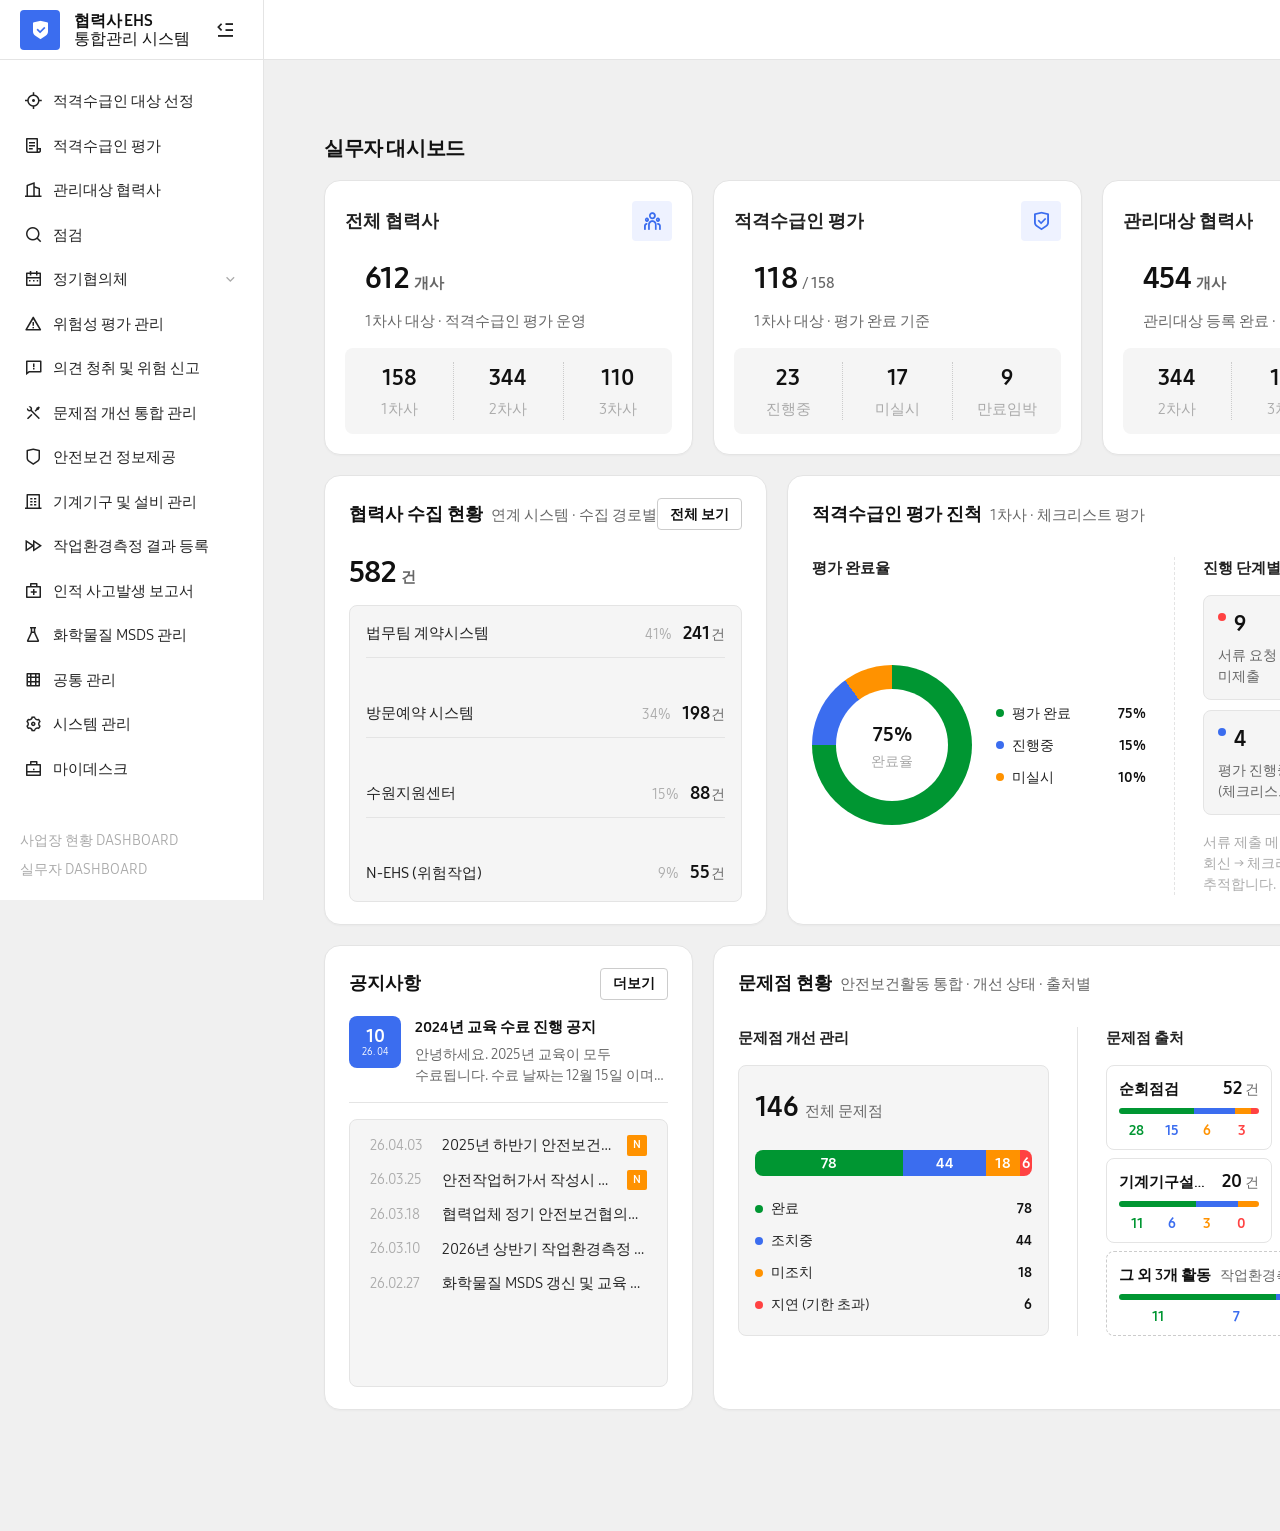
==== commit aac5d04b: "Merge 문제점 개선 관리 and 문제점 출처 into 문제점 현황 card - Row 3: 공지사항(1) · 문제점 현황(2) · 조치 필요 항목(1) - 문제점 출처 tile" ====
--- a/index.html
+++ b/index.html
@@ -320,94 +320,84 @@
           </div>
         </div>
 
-        <div class="panel panel--tight">
+        <div class="panel panel--span-2">
           <div class="panel__head">
-            <div class="panel__title-group"><span class="panel__title">문제점 개선 관리</span><span class="panel__subtitle">7개 수집경로 통합</span></div>
+            <div class="panel__title-group"><span class="panel__title">문제점 현황</span><span class="panel__subtitle">안전보건활동 통합 · 개선 상태 · 출처별</span></div>
             <a href="#" class="btn-outline btn-outline--sm">전체 보기</a>
           </div>
-          <div class="issue-count-row">
-            <div class="issue-count-group"><span class="issue-count">146</span><span class="issue-count__label">전체 문제점</span></div>
-          </div>
-          <div class="issue-breakdown">
-            <div class="segment-bar">
-              <div class="segment-bar__seg segment-bar__seg--positive" style="width:53.4%">78</div>
-              <div class="segment-bar__seg segment-bar__seg--primary" style="width:30.1%">44</div>
-              <div class="segment-bar__seg segment-bar__seg--caution" style="width:12.3%">18</div>
-              <div class="segment-bar__seg segment-bar__seg--negative" style="width:4.2%">6</div>
-            </div>
-            <div class="legend-list legend-list--narrow">
-              <div class="legend-row"><div class="inline-group"><span class="legend-dot legend-dot--positive"></span><span class="legend-label">완료</span></div><span class="legend-value">78</span></div>
-              <div class="legend-row"><div class="inline-group"><span class="legend-dot legend-dot--primary"></span><span class="legend-label">조치중</span></div><span class="legend-value">44</span></div>
-              <div class="legend-row"><div class="inline-group"><span class="legend-dot legend-dot--caution"></span><span class="legend-label">미조치</span></div><span class="legend-value">18</span></div>
-              <div class="legend-row"><div class="inline-group"><span class="legend-dot legend-dot--negative"></span><span class="legend-label">지연 (기한 초과)</span></div><span class="legend-value">6</span></div>
-            </div>
-          </div>
-          
-        </div>
-
-        <div class="panel panel--compact panel--fluid">
-          <div class="detail-summary-row">
-            <div class="panel__title-group"><span class="panel__title">문제점 출처</span><span class="panel__subtitle">발생 건수 · 지연 건수 · 상위4개</span></div>
-            <a href="#" class="btn-outline btn-outline--sm">전체 보기</a>
-          </div>
-          <div class="detail-grid source-tile-grid">
-            <div class="detail-item source-tile">
-              <span class="source-tile__label">순회점검</span>
-              <div class="source-tile__value-row">
-                <div class="detail-item__value-row"><span class="detail-item__value">39</span><span class="detail-item__unit">건</span></div>
-                <span class="badge badge--negative">지연 29</span>
-              </div>
-              <div class="segment-bar segment-bar--thin">
-                <div class="segment-bar__seg segment-bar__seg--positive" style="width:15.4%"></div>
-                <div class="segment-bar__seg segment-bar__seg--primary" style="width:10.3%"></div>
-                <div class="segment-bar__seg segment-bar__seg--negative" style="width:74.3%"></div>
-              </div>
-            </div>
-            <div class="detail-item source-tile">
-              <span class="source-tile__label">합동점검</span>
-              <div class="source-tile__value-row">
-                <div class="detail-item__value-row"><span class="detail-item__value">27</span><span class="detail-item__unit">건</span></div>
-                <span class="badge badge--negative">지연 17</span>
-              </div>
-              <div class="segment-bar segment-bar--thin">
-                <div class="segment-bar__seg segment-bar__seg--positive" style="width:22.2%"></div>
-                <div class="segment-bar__seg segment-bar__seg--primary" style="width:14.8%"></div>
-                <div class="segment-bar__seg segment-bar__seg--negative" style="width:63%"></div>
-              </div>
-            </div>
-            <div class="detail-item source-tile">
-              <span class="source-tile__label">기계기구설비 점검</span>
-              <div class="source-tile__value-row">
-                <div class="detail-item__value-row"><span class="detail-item__value">11</span><span class="detail-item__unit">건</span></div>
-                <span class="badge badge--negative">지연 7</span>
-              </div>
-              <div class="segment-bar segment-bar--thin">
-                <div class="segment-bar__seg segment-bar__seg--positive" style="width:18.2%"></div>
-                <div class="segment-bar__seg segment-bar__seg--primary" style="width:18.2%"></div>
-                <div class="segment-bar__seg segment-bar__seg--negative" style="width:63.6%"></div>
-              </div>
-            </div>
-            <div class="detail-item source-tile">
-              <span class="source-tile__label">안전 소통채널</span>
-              <div class="source-tile__value-row">
-                <div class="detail-item__value-row"><span class="detail-item__value">11</span><span class="detail-item__unit">건</span></div>
-                <span class="badge badge--negative">지연 9</span>
-              </div>
-              <div class="segment-bar segment-bar--thin">
-                <div class="segment-bar__seg segment-bar__seg--positive" style="width:9.1%"></div>
-                <div class="segment-bar__seg segment-bar__seg--primary" style="width:9.1%"></div>
-                <div class="segment-bar__seg segment-bar__seg--negative" style="width:81.8%"></div>
-              </div>
-            </div>
-          </div>
-          <div class="source-etc">
-            <div class="source-etc__info">
-              <span class="source-tile__label">그 외 3개 활동</span>
-              <span class="source-etc__sub">작업환경측정 5 · 합동점검(협력사) 3 · 화학물질... 2</span>
-            </div>
-            <div class="source-tile__value-row">
-              <div class="detail-item__value-row"><span class="detail-item__value">10</span><span class="detail-item__unit">건</span></div>
-              <span class="badge badge--negative">지연 9</span>
+          <div class="eval-grid eval-grid--issue">
+
+            <div class="eval-col">
+              <span class="eval-col__title">문제점 개선 관리</span>
+              <div class="issue-breakdown">
+                <div class="issue-count-group"><span class="issue-count">146</span><span class="issue-count__label">전체 문제점</span></div>
+                <div class="segment-bar">
+                  <div class="segment-bar__seg segment-bar__seg--positive" style="width:53.4%">78</div>
+                  <div class="segment-bar__seg segment-bar__seg--primary" style="width:30.1%">44</div>
+                  <div class="segment-bar__seg segment-bar__seg--caution" style="width:12.3%">18</div>
+                  <div class="segment-bar__seg segment-bar__seg--negative" style="width:4.2%">6</div>
+                </div>
+                <div class="legend-list">
+                  <div class="legend-row"><div class="inline-group"><span class="legend-dot legend-dot--positive"></span><span class="legend-label">완료</span></div><span class="legend-value">78</span></div>
+                  <div class="legend-row"><div class="inline-group"><span class="legend-dot legend-dot--primary"></span><span class="legend-label">조치중</span></div><span class="legend-value">44</span></div>
+                  <div class="legend-row"><div class="inline-group"><span class="legend-dot legend-dot--caution"></span><span class="legend-label">미조치</span></div><span class="legend-value">18</span></div>
+                  <div class="legend-row"><div class="inline-group"><span class="legend-dot legend-dot--negative"></span><span class="legend-label">지연 (기한 초과)</span></div><span class="legend-value">6</span></div>
+                </div>
+              </div>
+            </div>
+
+            <div class="eval-col">
+              <span class="eval-col__title">문제점 출처</span>
+              <div class="src-grid">
+                <div class="src-tile">
+                  <div class="src-tile__head"><span class="src-tile__label">순회점검</span><span class="src-tile__value">52<span class="src-tile__unit">건</span></span></div>
+                  <div class="segment-bar segment-bar--thin">
+                    <div class="segment-bar__seg segment-bar__seg--positive" style="width:53.8%"></div>
+                    <div class="segment-bar__seg segment-bar__seg--primary" style="width:28.8%"></div>
+                    <div class="segment-bar__seg segment-bar__seg--caution" style="width:11.5%"></div>
+                    <div class="segment-bar__seg segment-bar__seg--negative" style="width:5.8%"></div>
+                  </div>
+                  <div class="src-tile__nums"><span class="src-num--positive">28</span><span class="src-num--primary">15</span><span class="src-num--caution">6</span><span class="src-num--negative">3</span></div>
+                </div>
+                <div class="src-tile">
+                  <div class="src-tile__head"><span class="src-tile__label">합동점검</span><span class="src-tile__value">36<span class="src-tile__unit">건</span></span></div>
+                  <div class="segment-bar segment-bar--thin">
+                    <div class="segment-bar__seg segment-bar__seg--positive" style="width:52.8%"></div>
+                    <div class="segment-bar__seg segment-bar__seg--primary" style="width:30.6%"></div>
+                    <div class="segment-bar__seg segment-bar__seg--caution" style="width:11.1%"></div>
+                    <div class="segment-bar__seg segment-bar__seg--negative" style="width:5.6%"></div>
+                  </div>
+                  <div class="src-tile__nums"><span class="src-num--positive">19</span><span class="src-num--primary">11</span><span class="src-num--caution">4</span><span class="src-num--negative">2</span></div>
+                </div>
+                <div class="src-tile">
+                  <div class="src-tile__head"><span class="src-tile__label">기계기구설비 점검</span><span class="src-tile__value">20<span class="src-tile__unit">건</span></span></div>
+                  <div class="segment-bar segment-bar--thin">
+                    <div class="segment-bar__seg segment-bar__seg--positive" style="width:55%"></div>
+                    <div class="segment-bar__seg segment-bar__seg--primary" style="width:30%"></div>
+                    <div class="segment-bar__seg segment-bar__seg--caution" style="width:15%"></div>
+                  </div>
+                  <div class="src-tile__nums"><span class="src-num--positive">11</span><span class="src-num--primary">6</span><span class="src-num--caution">3</span><span class="src-num--negative">0</span></div>
+                </div>
+                <div class="src-tile">
+                  <div class="src-tile__head"><span class="src-tile__label">안전 소통채널</span><span class="src-tile__value">16<span class="src-tile__unit">건</span></span></div>
+                  <div class="segment-bar segment-bar--thin">
+                    <div class="segment-bar__seg segment-bar__seg--positive" style="width:56.3%"></div>
+                    <div class="segment-bar__seg segment-bar__seg--primary" style="width:31.3%"></div>
+                    <div class="segment-bar__seg segment-bar__seg--caution" style="width:6.2%"></div>
+                    <div class="segment-bar__seg segment-bar__seg--negative" style="width:6.2%"></div>
+                  </div>
+                  <div class="src-tile__nums"><span class="src-num--positive">9</span><span class="src-num--primary">5</span><span class="src-num--caution">1</span><span class="src-num--negative">1</span></div>
+                </div>
+                <div class="src-tile src-tile--etc">
+                  <div class="src-tile__head"><span class="src-tile__label">그 외 3개 활동 <span class="src-tile__sub">작업환경측정 9 · 합동점검(협력사) 7 · 화학물질 6</span></span><span class="src-tile__value">22<span class="src-tile__unit">건</span></span></div>
+                  <div class="segment-bar segment-bar--thin">
+                    <div class="segment-bar__seg segment-bar__seg--positive" style="width:50%"></div>
+                    <div class="segment-bar__seg segment-bar__seg--primary" style="width:31.8%"></div>
+                    <div class="segment-bar__seg segment-bar__seg--caution" style="width:18.2%"></div>
+                  </div>
+                  <div class="src-tile__nums"><span class="src-num--positive">11</span><span class="src-num--primary">7</span><span class="src-num--caution">4</span><span class="src-num--negative">0</span></div>
+                </div>
+              </div>
             </div>
           </div>
         </div>
--- a/css/style.css
+++ b/css/style.css
@@ -345,7 +345,7 @@
 
 .row-1-3 { display: grid; grid-template-columns: repeat(4, 1fr); gap: 20px; align-items: stretch; }
 .row-1-3 .source-list { flex: 1; justify-content: space-between; } /* 옆 패널 높이에 맞춰 회색 박스 채움 */
-.row-1-3 > .panel--span-2 { grid-column: span 2; } /* 협력사 수집 현황(1) · 적격수급인 평가 진척(2) · EHS 활동 현황(1) */
+.row-1-3 > .panel--span-2, .panel-grid > .panel--span-2 { grid-column: span 2; } /* 협력사 수집 현황(1) · 적격수급인 평가 진척(2) · EHS 활동 현황(1) */
 
 .detail-summary-row { display: flex; align-items: center; justify-content: space-between; }
 .detail-counts { display: flex; gap: 14px; font-size: var(--fs-small); color: var(--text-secondary); }
@@ -374,17 +374,21 @@
 .detail-item__value { font-size: 22px; font-weight: var(--fw-bold); color: var(--text-primary); } /* KPI 디스플레이, 3단 체계 예외 */
 .detail-item__unit { font-size: var(--fs-caption); color: var(--text-secondary); }
 
-/* 문제점 출처: 활동별 발생 건수 타일 (2x2) */
-.source-tile-grid { flex: 1; }
-.source-tile-grid .detail-item.source-tile { background: var(--bg-primary); gap: 6px; justify-content: space-between; min-width: 0; }
-.source-tile__label { font-size: var(--fs-small); color: var(--text-primary); white-space: nowrap; overflow: hidden; text-overflow: ellipsis; }
-.source-tile__value-row { display: flex; align-items: center; justify-content: space-between; gap: 6px; flex-wrap: wrap; }
-.source-tile .detail-item__value { font-size: 22px; }
-.source-etc { display: flex; align-items: center; justify-content: space-between; gap: 12px; border: 1px dashed var(--border-strong); border-radius: var(--radius-md); padding: 10px 12px; } /* 상위 4개 외 활동 합계 */
-.source-etc__info { display: flex; flex-direction: column; gap: 2px; min-width: 0; }
-.source-etc__sub { font-size: var(--fs-caption); color: var(--text-tertiary); white-space: nowrap; overflow: hidden; text-overflow: ellipsis; }
-.source-etc .source-tile__value-row { flex-shrink: 0; flex-wrap: nowrap; gap: 14px; }
-.source-etc .detail-item__value { font-size: 22px; }
+/* 문제점 현황 > 문제점 출처: 활동별 상태 타일 (2x2 + 그 외) */
+.eval-grid--issue > .eval-col:first-child { align-items: stretch; border-right-style: solid; }
+.src-grid { flex: 1; display: grid; grid-template-columns: repeat(2, minmax(0, 1fr)); gap: 8px; }
+.src-tile { display: flex; flex-direction: column; justify-content: center; gap: 6px; min-width: 0; padding: 8px 12px; background: var(--bg-primary); border: 1px solid var(--border-color); border-radius: var(--radius-md); }
+.src-tile--etc { grid-column: 1 / -1; border-style: dashed; border-color: var(--border-strong); }
+.src-tile__head { display: flex; align-items: baseline; justify-content: space-between; gap: 8px; min-width: 0; }
+.src-tile__label { font-size: var(--fs-small); font-weight: var(--fw-semibold); color: var(--text-primary); white-space: nowrap; overflow: hidden; text-overflow: ellipsis; }
+.src-tile__sub { margin-left: 6px; font-size: var(--fs-caption); font-weight: var(--fw-regular); color: var(--text-secondary); }
+.src-tile__value { flex-shrink: 0; font-size: 18px; font-weight: var(--fw-bold); color: var(--text-primary); } /* KPI 디스플레이, 3단 체계 예외 */
+.src-tile__unit { margin-left: 3px; font-size: var(--fs-caption); font-weight: var(--fw-regular); color: var(--text-secondary); }
+.src-tile__nums { display: grid; grid-template-columns: repeat(4, 1fr); text-align: center; font-size: var(--fs-caption); font-weight: var(--fw-bold); }
+.src-num--positive { color: var(--status-positive); }
+.src-num--primary { color: var(--primary); }
+.src-num--caution { color: var(--status-caution); }
+.src-num--negative { color: var(--status-negative); }
 .segment-bar--thin { height: 6px; border-radius: var(--radius-pill); }
 
 .activity-row__labels { display: flex; align-items: baseline; gap: 6px; }
